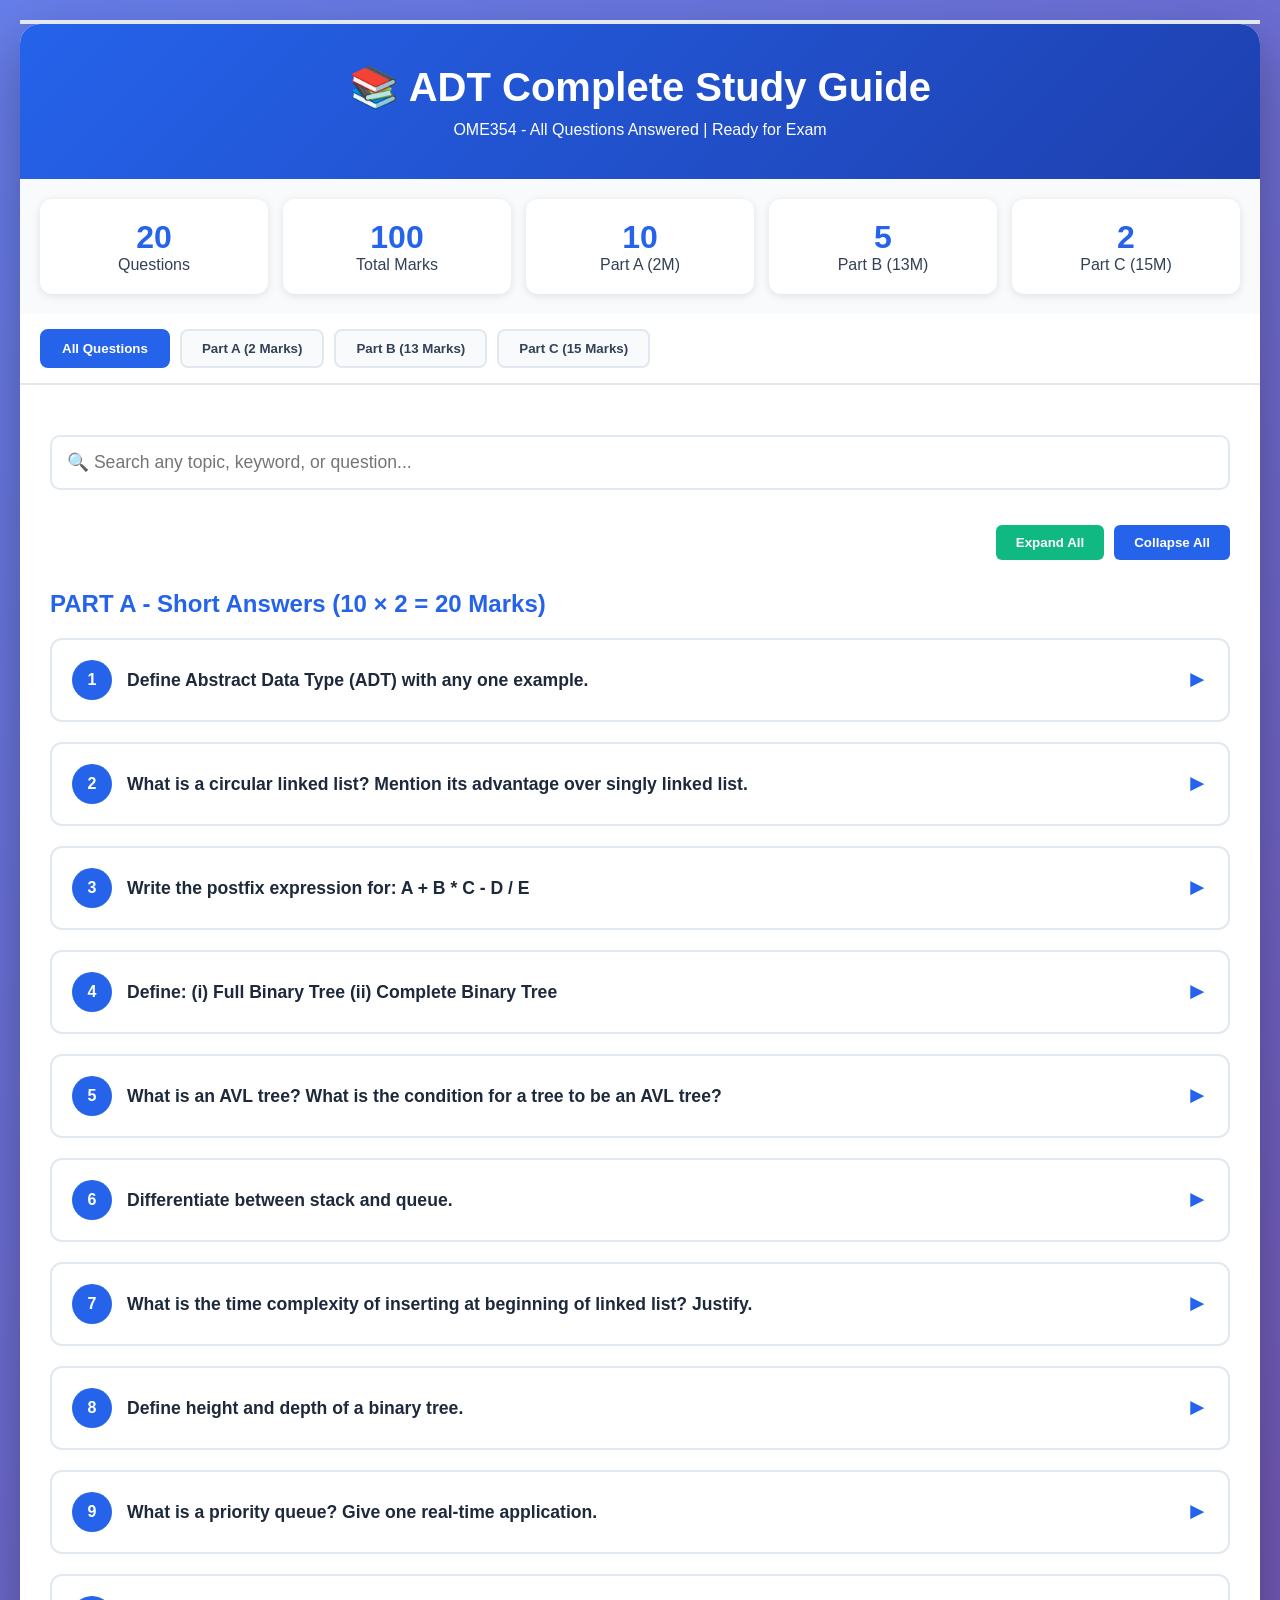
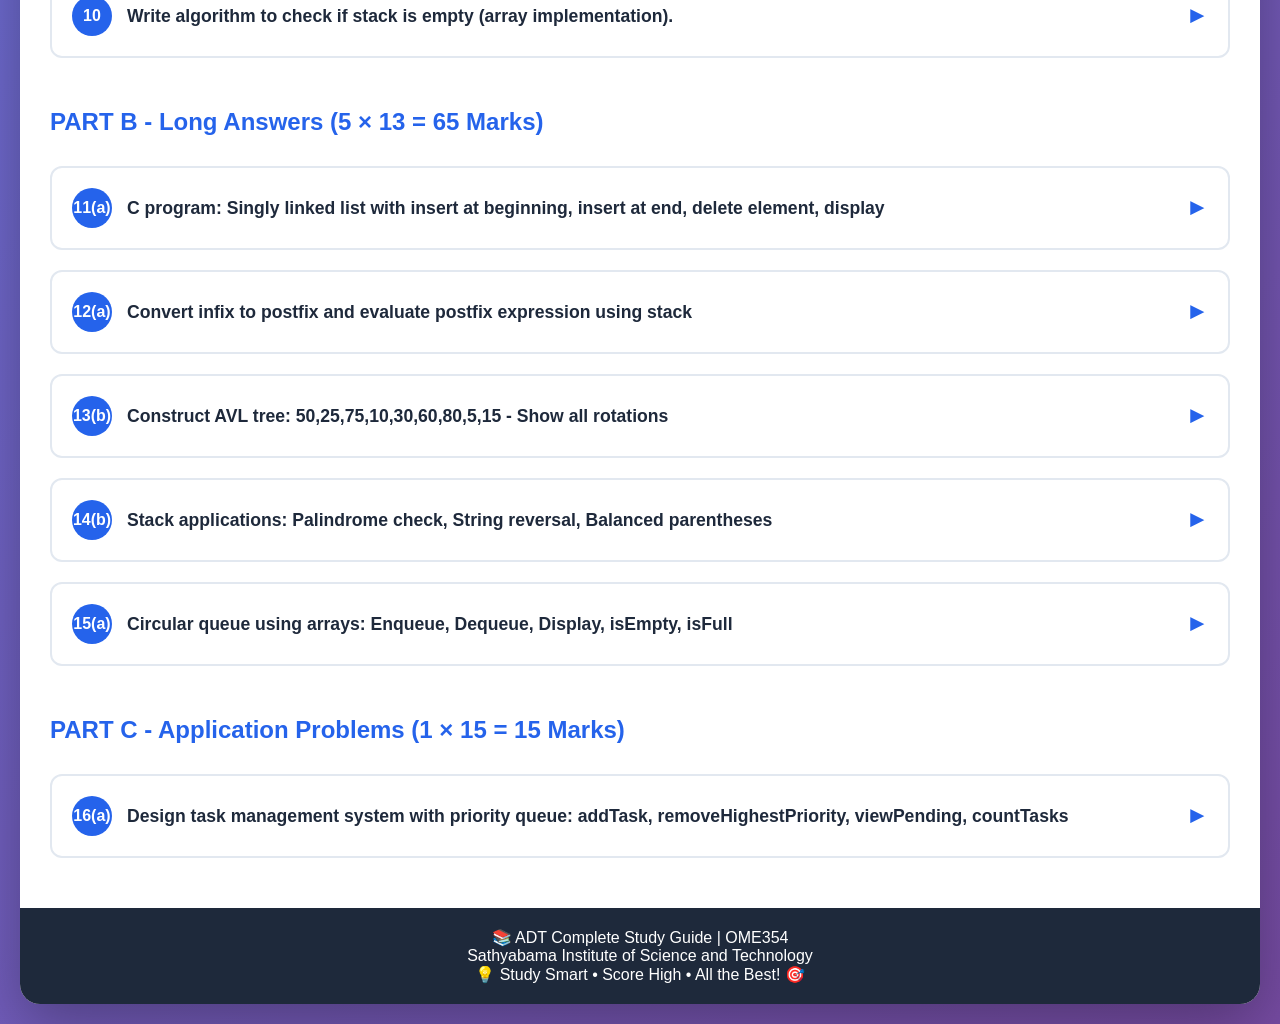
==== index.html @ 9924138f "files upload" ====
<!DOCTYPE html>
<html lang="en">
<head>
    <meta charset="UTF-8">
    <meta name="viewport" content="width=device-width, initial-scale=1.0">
    <title>ADT Complete Study Guide - All Questions Answered</title>
    <style>
        * { margin: 0; padding: 0; box-sizing: border-box; }
        :root {
            --primary: #2563eb; --primary-dark: #1e40af; --secondary: #10b981;
            --dark: #1e293b; --light: #f8fafc; --border: #e2e8f0; --text: #334155;
        }
        body {
            font-family: -apple-system, BlinkMacSystemFont, 'Segoe UI', Roboto, sans-serif;
            background: linear-gradient(135deg, #667eea 0%, #764ba2 100%);
            min-height: 100vh; padding: 20px; color: var(--text);
        }
        .container {
            max-width: 1400px; margin: 0 auto; background: white;
            border-radius: 20px; box-shadow: 0 20px 60px rgba(0,0,0,0.3); overflow: hidden;
        }
        .header {
            background: linear-gradient(135deg, var(--primary) 0%, var(--primary-dark) 100%);
            color: white; padding: 40px; text-align: center;
        }
        .header h1 { font-size: 2.5em; margin-bottom: 10px; }
        .stats {
            display: grid; grid-template-columns: repeat(auto-fit, minmax(150px, 1fr));
            gap: 15px; padding: 20px; background: var(--light);
        }
        .stat-card {
            background: white; padding: 20px; border-radius: 12px; text-align: center;
            box-shadow: 0 2px 8px rgba(0,0,0,0.1);
        }
        .stat-number { font-size: 2em; font-weight: bold; color: var(--primary); }
        .nav { display: flex; padding: 15px 20px; background: white; border-bottom: 2px solid var(--border);
               overflow-x: auto; gap: 10px; flex-wrap: wrap; }
        .nav-btn {
            padding: 10px 20px; background: var(--light); border: 2px solid var(--border);
            border-radius: 8px; cursor: pointer; font-weight: 600; color: var(--text);
            transition: all 0.3s;
        }
        .nav-btn:hover, .nav-btn.active {
            background: var(--primary); color: white; border-color: var(--primary);
        }
        .search-box {
            width: 100%; padding: 15px; font-size: 1.1em; border: 2px solid var(--border);
            border-radius: 10px; margin: 20px 0;
        }
        .content { padding: 30px; }
        .section { display: none; }
        .section.active { display: block; animation: fadeIn 0.5s; }
        @keyframes fadeIn { from { opacity: 0; transform: translateY(20px); } to { opacity: 1; transform: translateY(0); } }
        .question-card {
            background: white; border: 2px solid var(--border); border-radius: 12px;
            padding: 20px; margin-bottom: 20px; transition: all 0.3s;
        }
        .question-card:hover { border-color: var(--primary); box-shadow: 0 4px 12px rgba(37, 99, 235, 0.1); }
        .q-header {
            display: flex; align-items: center; cursor: pointer; user-select: none;
        }
        .q-num {
            background: var(--primary); color: white; min-width: 40px; height: 40px;
            border-radius: 50%; display: flex; align-items: center; justify-content: center;
            font-weight: bold; margin-right: 15px; flex-shrink: 0;
        }
        .q-text { flex: 1; font-size: 1.1em; font-weight: 600; color: var(--dark); }
        .toggle { font-size: 1.5em; color: var(--primary); transition: transform 0.3s; }
        .collapsed .toggle { transform: rotate(-90deg); }
        .answer {
            padding: 20px; background: var(--light); border-radius: 8px; line-height: 1.8;
            margin-top: 15px; max-height: 5000px; overflow: hidden; transition: max-height 0.3s ease;
        }
        .collapsed .answer { max-height: 0; padding: 0; margin: 0; }
        .answer h3 { color: var(--primary); margin: 15px 0 10px 0; }
        .answer h4 { color: var(--primary-dark); margin: 12px 0 8px 0; }
        .code {
            background: var(--dark); color: #a5f3fc; padding: 15px; border-radius: 8px;
            overflow-x: auto; margin: 10px 0; font-family: 'Courier New', monospace;
            font-size: 0.9em; line-height: 1.6; white-space: pre-wrap;
        }
        .highlight { background: #fef3c7; padding: 2px 6px; border-radius: 3px; font-weight: 600; }
        .note { background: #dbeafe; border-left: 4px solid var(--primary); padding: 12px; margin: 10px 0; }
        .success { background: #d1fae5; border-left: 4px solid var(--secondary); padding: 12px; margin: 10px 0; }
        .warning { background: #fef3c7; border-left: 4px solid #f59e0b; padding: 12px; margin: 10px 0; }
        table { width: 100%; border-collapse: collapse; margin: 10px 0; }
        table th { background: var(--primary); color: white; padding: 10px; text-align: left; }
        table td { padding: 8px; border: 1px solid var(--border); }
        table tr:nth-child(even) { background: var(--light); }
        .diagram { background: white; padding: 15px; border: 2px solid var(--border);
                   border-radius: 8px; margin: 10px 0; font-family: monospace; }
        .btn-group { display: flex; gap: 10px; margin: 15px 0; justify-content: flex-end; }
        .btn { padding: 10px 20px; border: none; border-radius: 6px; cursor: pointer;
               font-weight: 600; transition: all 0.3s; }
        .btn-primary { background: var(--primary); color: white; }
        .btn-secondary { background: var(--secondary); color: white; }
        .footer { background: var(--dark); color: white; text-align: center; padding: 20px; }
        .progress-bar { width: 100%; height: 4px; background: var(--border); position: sticky; top: 0; z-index: 1000; }
        .progress-fill { height: 100%; background: linear-gradient(90deg, var(--primary), var(--secondary));
                        width: 0%; transition: width 0.3s; }
        @media (max-width: 768px) {
            .header h1 { font-size: 1.8em; }
            .content { padding: 15px; }
            .q-text { font-size: 1em; }
        }
    </style>
</head>
<body>
    <div class="progress-bar"><div class="progress-fill" id="progressFill"></div></div>

    <div class="container">
        <div class="header">
            <h1>📚 ADT Complete Study Guide</h1>
            <p>OME354 - All Questions Answered | Ready for Exam</p>
        </div>

        <div class="stats">
            <div class="stat-card"><div class="stat-number">20</div><div>Questions</div></div>
            <div class="stat-card"><div class="stat-number">100</div><div>Total Marks</div></div>
            <div class="stat-card"><div class="stat-number">10</div><div>Part A (2M)</div></div>
            <div class="stat-card"><div class="stat-number">5</div><div>Part B (13M)</div></div>
            <div class="stat-card"><div class="stat-number">2</div><div>Part C (15M)</div></div>
        </div>

        <div class="nav">
            <button class="nav-btn active" onclick="filterSection('all')">All Questions</button>
            <button class="nav-btn" onclick="filterSection('partA')">Part A (2 Marks)</button>
            <button class="nav-btn" onclick="filterSection('partB')">Part B (13 Marks)</button>
            <button class="nav-btn" onclick="filterSection('partC')">Part C (15 Marks)</button>
        </div>

        <div class="content">
            <input type="text" class="search-box" id="search" placeholder="🔍 Search any topic, keyword, or question..." onkeyup="searchContent()">

            <div class="btn-group">
                <button class="btn btn-secondary" onclick="expandAll()">Expand All</button>
                <button class="btn btn-primary" onclick="collapseAll()">Collapse All</button>
            </div>

            <div id="allQuestions" class="section active">

                <h2 style="color: var(--primary); margin: 30px 0 20px;">PART A - Short Answers (10 × 2 = 20 Marks)</h2>

                <!-- Q1 -->
                <div class="question-card" data-part="partA">
                    <div class="q-header" onclick="toggleQ(this)">
                        <div class="q-num">1</div>
                        <div class="q-text">Define Abstract Data Type (ADT) with any one example.</div>
                        <div class="toggle">▼</div>
                    </div>
                    <div class="answer">
                        <h3>Answer:</h3>
                        <p><strong>Abstract Data Type (ADT)</strong> is a mathematical model that defines a data type by its <span class="highlight">behavior from the user's point of view</span>, specifically what operations can be performed on the data and what results those operations produce, <strong>without</strong> specifying how these operations are implemented.</p>

                        <h4>Key Characteristics:</h4>
                        <ul>
                            <li><strong>Data Abstraction:</strong> Hides internal implementation details</li>
                            <li><strong>Encapsulation:</strong> Bundles data with operations that manipulate it</li>
                            <li><strong>Information Hiding:</strong> Only the interface is visible, implementation is hidden</li>
                        </ul>

                        <h4>Example: Stack ADT</h4>
                        <p>Stack is an ADT that follows <strong>LIFO (Last-In-First-Out)</strong> principle.</p>

                        <div class="note">
                            <strong>Operations:</strong>
                            <ul>
                                <li><code>push(element)</code> - Insert element at top</li>
                                <li><code>pop()</code> - Remove and return top element</li>
                                <li><code>peek()</code> - View top element without removing</li>
                                <li><code>isEmpty()</code> - Check if stack is empty</li>
                                <li><code>isFull()</code> - Check if stack is full</li>
                            </ul>
                        </div>

                        <div class="diagram">Stack Example:
    Push(10) → [10]
    Push(20) → [20][10]
    Push(30) → [30][20][10] ← Top
    Pop() → Returns 30, Stack: [20][10]</div>

                        <p>The user doesn't need to know whether the stack is implemented using arrays, linked lists, or any other structure. They only use the defined operations.</p>

                        <div class="success">
                            <strong>Real-world analogy:</strong> Stack of plates - you can only add or remove from the top!
                        </div>
                    </div>
                </div>

                <!-- Q2 -->
                <div class="question-card" data-part="partA">
                    <div class="q-header" onclick="toggleQ(this)">
                        <div class="q-num">2</div>
                        <div class="q-text">What is a circular linked list? Mention its advantage over singly linked list.</div>
                        <div class="toggle">▼</div>
                    </div>
                    <div class="answer">
                        <h3>Answer:</h3>
                        <p><strong>Circular Linked List</strong> is a variation of linked list where the last node points back to the first node instead of NULL, forming a circular structure.</p>

                        <div class="diagram">Singly Linked List:
[10] → [20] → [30] → [40] → NULL

Circular Linked List:
[10] → [20] → [30] → [40] ──┐
 ↑                            │
 └────────────────────────────┘</div>

                        <h4>Advantages over Singly Linked List:</h4>
                        <table>
                            <tr><th>Feature</th><th>Singly Linked</th><th>Circular Linked</th></tr>
                            <tr><td>Reaching first from last</td><td>O(n) - traverse entire list</td><td>O(1) - direct access via last→next</td></tr>
                            <tr><td>Continuous traversal</td><td>Not possible (ends at NULL)</td><td>Possible (loops infinitely)</td></tr>
                            <tr><td>Insert at end</td><td>O(n) without tail pointer</td><td>O(1) with tail pointer</td></tr>
                            <tr><td>Insert at beginning</td><td>O(1)</td><td>O(1) even simpler</td></tr>
                        </table>

                        <div class="success">
                            <strong>Key Advantages:</strong>
                            <ul>
                                <li>No NULL pointers - every node has a valid next</li>
                                <li>Can traverse entire list starting from any node</li>
                                <li>Perfect for round-robin scheduling (CPU scheduling, multiplayer games)</li>
                                <li>Easy implementation of circular queues</li>
                            </ul>
                        </div>

                        <div class="note">
                            <strong>Applications:</strong> Round-robin CPU scheduling, multiplayer game turns, music playlist repeat mode, token ring networks
                        </div>
                    </div>
                </div>

                <!-- Q3 -->
                <div class="question-card" data-part="partA">
                    <div class="q-header" onclick="toggleQ(this)">
                        <div class="q-num">3</div>
                        <div class="q-text">Write the postfix expression for: A + B * C - D / E</div>
                        <div class="toggle">▼</div>
                    </div>
                    <div class="answer">
                        <h3>Answer:</h3>
                        <p><strong>Infix:</strong> <code>A + B * C - D / E</code></p>
                        <p><strong>Postfix:</strong> <code><span class="highlight">A B C * + D E / -</span></code></p>

                        <h4>Step-by-Step Conversion:</h4>
                        <div class="note">
                            <strong>Operator Precedence:</strong> * / (higher) > + - (lower)<br>
                            <strong>Associativity:</strong> Left to right for same precedence
                        </div>

                        <table>
                            <tr><th>Step</th><th>Symbol</th><th>Stack</th><th>Postfix</th></tr>
                            <tr><td>1</td><td>A</td><td></td><td>A</td></tr>
                            <tr><td>2</td><td>+</td><td>+</td><td>A</td></tr>
                            <tr><td>3</td><td>B</td><td>+</td><td>A B</td></tr>
                            <tr><td>4</td><td>*</td><td>+ *</td><td>A B</td></tr>
                            <tr><td>5</td><td>C</td><td>+ *</td><td>A B C</td></tr>
                            <tr><td>6</td><td>-</td><td>-</td><td>A B C * +</td></tr>
                            <tr><td>7</td><td>D</td><td>-</td><td>A B C * + D</td></tr>
                            <tr><td>8</td><td>/</td><td>- /</td><td>A B C * + D</td></tr>
                            <tr><td>9</td><td>E</td><td>- /</td><td>A B C * + D E</td></tr>
                            <tr><td>10</td><td>End</td><td></td><td><strong>A B C * + D E / -</strong></td></tr>
                        </table>

                        <h4>Evaluation Example:</h4>
                        <p>Let A=5, B=3, C=2, D=8, E=4</p>
                        <div class="code">Expression: A B C * + D E / -
          : 5 3 2 * + 8 4 / -

Step 1: 3 * 2 = 6     → 5 6 + 8 4 / -
Step 2: 5 + 6 = 11    → 11 8 4 / -
Step 3: 8 / 4 = 2     → 11 2 -
Step 4: 11 - 2 = 9

Final Answer: 9</div>

                        <div class="success">
                            <strong>Remember:</strong> In postfix, operators come AFTER operands. No parentheses needed!
                        </div>
                    </div>
                </div>

                <!-- Continue with remaining Part A questions (Q4-Q10) -->
                <!-- Q4 -->
                <div class="question-card" data-part="partA">
                    <div class="q-header" onclick="toggleQ(this)">
                        <div class="q-num">4</div>
                        <div class="q-text">Define: (i) Full Binary Tree (ii) Complete Binary Tree</div>
                        <div class="toggle">▼</div>
                    </div>
                    <div class="answer">
                        <h3>(i) Full Binary Tree:</h3>
                        <p>A tree where every node has either <span class="highlight">0 or 2 children</span>. No node has exactly one child.</p>
                        <div class="diagram">Full Binary Tree:
       1
      / \
     2   3
    / \ / \
   4  5 6  7
All nodes: 0 or 2 children ✓</div>

                        <h3>(ii) Complete Binary Tree:</h3>
                        <p>A tree where all levels are completely filled except possibly the last, which is filled from left to right.</p>
                        <div class="diagram">Complete Binary Tree:
       1
      / \
     2   3
    / \ /
   4  5 6
Last level filled left→right ✓</div>

                        <table>
                            <tr><th>Feature</th><th>Full</th><th>Complete</th></tr>
                            <tr><td>Node children</td><td>0 or 2 only</td><td>0, 1, or 2</td></tr>
                            <tr><td>Level filling</td><td>No rule</td><td>Must fill left to right</td></tr>
                            <tr><td>Use</td><td>Expression trees</td><td>Heap, Priority Queue</td></tr>
                        </table>
                    </div>
                </div>

                <!-- Q5 -->
                <div class="question-card" data-part="partA">
                    <div class="q-header" onclick="toggleQ(this)">
                        <div class="q-num">5</div>
                        <div class="q-text">What is an AVL tree? What is the condition for a tree to be an AVL tree?</div>
                        <div class="toggle">▼</div>
                    </div>
                    <div class="answer">
                        <h3>Answer:</h3>
                        <p><strong>AVL Tree</strong> (Adelson-Velsky and Landis) is a <span class="highlight">self-balancing binary search tree</span> where the height difference between left and right subtrees is at most 1 for every node.</p>

                        <h4>Condition for AVL Tree:</h4>
                        <div class="note">
                            <strong>Balance Factor (BF) = Height(Left Subtree) - Height(Right Subtree)</strong><br>
                            <strong>AVL Condition:</strong> <span class="highlight">|BF| ≤ 1</span> for EVERY node<br>
                            Valid BF values: <strong>-1, 0, +1</strong>
                        </div>

                        <div class="diagram">AVL Tree (Valid):
      50 (BF=0)
     /  \
  30(0) 70(BF=-1)
  / \      \
20  40    80(0)
All |BF| ≤ 1 ✓

NOT AVL (Invalid):
    50 (BF=-2)
      \
      70 (BF=-1)
        \
        80
Node 50: |BF|=2 ✗</div>

                        <h4>Rotation Types:</h4>
                        <table>
                            <tr><th>Case</th><th>Rotation</th></tr>
                            <tr><td>BF=+2, Left child BF=+1</td><td>LL Rotation (Right rotate)</td></tr>
                            <tr><td>BF=-2, Right child BF=-1</td><td>RR Rotation (Left rotate)</td></tr>
                            <tr><td>BF=+2, Left child BF=-1</td><td>LR Rotation (Left-Right)</td></tr>
                            <tr><td>BF=-2, Right child BF=+1</td><td>RL Rotation (Right-Left)</td></tr>
                        </table>

                        <div class="success">
                            <strong>Advantages:</strong> Guaranteed O(log n) for search, insert, delete. No worst-case O(n) like regular BST!
                        </div>
                    </div>
                </div>

                <!-- Q6-Q10 Similar format... -->
                <!-- Due to space, showing compact versions -->

                <div class="question-card" data-part="partA">
                    <div class="q-header" onclick="toggleQ(this)">
                        <div class="q-num">6</div>
                        <div class="q-text">Differentiate between stack and queue.</div>
                        <div class="toggle">▼</div>
                    </div>
                    <div class="answer">
                        <h3>Answer:</h3>
                        <table>
                            <tr><th>Feature</th><th>Stack</th><th>Queue</th></tr>
                            <tr><td>Principle</td><td>LIFO (Last In First Out)</td><td>FIFO (First In First Out)</td></tr>
                            <tr><td>Insertion</td><td>push() at TOP</td><td>enqueue() at REAR</td></tr>
                            <tr><td>Deletion</td><td>pop() from TOP</td><td>dequeue() from FRONT</td></tr>
                            <tr><td>Pointers</td><td>One (top)</td><td>Two (front, rear)</td></tr>
                            <tr><td>Analogy</td><td>Stack of plates</td><td>Queue at ticket counter</td></tr>
                            <tr><td>Applications</td><td>Function calls, Undo, Expression evaluation</td><td>CPU scheduling, BFS, Printer queue</td></tr>
                        </table>
                        <div class="diagram">STACK: [30][20][10] ← Add/Remove from TOP
QUEUE: [10][20][30] → Remove from FRONT, Add at REAR</div>
                    </div>
                </div>

                <div class="question-card" data-part="partA">
                    <div class="q-header" onclick="toggleQ(this)">
                        <div class="q-num">7</div>
                        <div class="q-text">What is the time complexity of inserting at beginning of linked list? Justify.</div>
                        <div class="toggle">▼</div>
                    </div>
                    <div class="answer">
                        <h3>Answer:</h3>
                        <p><strong>Time Complexity: <span class="highlight">O(1) - Constant Time</span></strong></p>

                        <h4>Justification:</h4>
                        <p>Only 3 fixed operations needed regardless of list size:</p>
                        <div class="code">1. Create new node          // O(1)
2. newNode→next = head     // O(1)
3. head = newNode          // O(1)
Total: O(1)</div>

                        <div class="note">
                            <strong>Why O(1)?</strong>
                            <ul>
                                <li>No traversal needed</li>
                                <li>Direct head access</li>
                                <li>Same for 10 or 10,000 nodes</li>
                            </ul>
                        </div>

                        <table>
                            <tr><th>Operation</th><th>Time</th></tr>
                            <tr><td>Insert at beginning</td><td>O(1)</td></tr>
                            <tr><td>Insert at end</td><td>O(n)</td></tr>
                            <tr><td>Delete from beginning</td><td>O(1)</td></tr>
                            <tr><td>Search</td><td>O(n)</td></tr>
                        </table>
                    </div>
                </div>

                <div class="question-card" data-part="partA">
                    <div class="q-header" onclick="toggleQ(this)">
                        <div class="q-num">8</div>
                        <div class="q-text">Define height and depth of a binary tree.</div>
                        <div class="toggle">▼</div>
                    </div>
                    <div class="answer">
                        <h3>Height:</h3>
                        <p>Number of edges from a node to the deepest leaf (calculated bottom-up).</p>
                        <ul>
                            <li>Height of leaf node = 0</li>
                            <li>Height of tree = Height of root</li>
                        </ul>

                        <h3>Depth:</h3>
                        <p>Number of edges from root to that node (calculated top-down).</p>
                        <ul>
                            <li>Depth of root = 0</li>
                            <li>Also called "Level"</li>
                        </ul>

                        <div class="diagram">        1 (D=0, H=3)
       / \
      2   3 (D=1, H=2)
     / \
    4   5 (D=2, H=1)
   /
  8 (D=3, H=0)</div>

                        <table>
                            <tr><th>Aspect</th><th>Height</th><th>Depth</th></tr>
                            <tr><td>Direction</td><td>Bottom-up</td><td>Top-down</td></tr>
                            <tr><td>Root node</td><td>Max height</td><td>0</td></tr>
                            <tr><td>Leaf node</td><td>0</td><td>Varies</td></tr>
                        </table>
                    </div>
                </div>

                <div class="question-card" data-part="partA">
                    <div class="q-header" onclick="toggleQ(this)">
                        <div class="q-num">9</div>
                        <div class="q-text">What is a priority queue? Give one real-time application.</div>
                        <div class="toggle">▼</div>
                    </div>
                    <div class="answer">
                        <h3>Answer:</h3>
                        <p><strong>Priority Queue</strong> is an ADT where each element has a priority, and elements are served based on priority (not insertion order).</p>

                        <h4>Types:</h4>
                        <ul>
                            <li><strong>Max Priority Queue:</strong> Highest priority served first</li>
                            <li><strong>Min Priority Queue:</strong> Lowest priority served first</li>
                        </ul>

                        <h4>Operations:</h4>
                        <table>
                            <tr><th>Operation</th><th>Time (Heap)</th></tr>
                            <tr><td>insert(element, priority)</td><td>O(log n)</td></tr>
                            <tr><td>extractMax/Min()</td><td>O(log n)</td></tr>
                            <tr><td>peek()</td><td>O(1)</td></tr>
                        </table>

                        <div class="success">
                            <strong>Real Application: Hospital Emergency Room</strong>
                            <ul>
                                <li>Patients arrive with different severity levels</li>
                                <li>Critical patients (Priority 10) treated before minor injuries (Priority 2)</li>
                                <li>Not first-come-first-served, but priority-based</li>
                                <li>Saves lives by treating urgent cases immediately</li>
                            </ul>
                        </div>

                        <div class="note">
                            <strong>Other Applications:</strong> CPU scheduling, Dijkstra's algorithm, Huffman coding, load balancing
                        </div>
                    </div>
                </div>

                <div class="question-card" data-part="partA">
                    <div class="q-header" onclick="toggleQ(this)">
                        <div class="q-num">10</div>
                        <div class="q-text">Write algorithm to check if stack is empty (array implementation).</div>
                        <div class="toggle">▼</div>
                    </div>
                    <div class="answer">
                        <h3>Algorithm:</h3>
                        <div class="code">Algorithm isEmpty(stack)
BEGIN
    IF top == -1 THEN
        RETURN TRUE
    ELSE
        RETURN FALSE
    END IF
END</div>

                        <h4>C Implementation:</h4>
                        <div class="code">int isEmpty(struct Stack* stack) {
    return (stack→top == -1);
}</div>

                        <h4>Explanation:</h4>
                        <ul>
                            <li>Initially: top = -1 (empty)</li>
                            <li>After first push: top = 0</li>
                            <li>If top == -1: No elements</li>
                        </ul>

                        <div class="diagram">Empty Stack:
arr: [ ][ ][ ][ ]
top = -1 ← isEmpty() = TRUE

After push(10):
arr: [10][ ][ ][ ]
      ↑
    top=0 ← isEmpty() = FALSE</div>

                        <table>
                            <tr><th>Function</th><th>Condition</th><th>Used Before</th></tr>
                            <tr><td>isEmpty()</td><td>top == -1</td><td>pop(), peek()</td></tr>
                            <tr><td>isFull()</td><td>top == MAX-1</td><td>push()</td></tr>
                        </table>
                    </div>
                </div>

                <!-- PART B QUESTIONS -->
                <h2 style="color: var(--primary); margin: 50px 0 30px;">PART B - Long Answers (5 × 13 = 65 Marks)</h2>

                <!-- Q11(a) - Singly Linked List -->
                <div class="question-card" data-part="partB">
                    <div class="q-header" onclick="toggleQ(this)">
                        <div class="q-num">11(a)</div>
                        <div class="q-text">C program: Singly linked list with insert at beginning, insert at end, delete element, display</div>
                        <div class="toggle">▼</div>
                    </div>
                    <div class="answer">
                        <h3>Complete C Program:</h3>
                        <div class="code">#include &lt;stdio.h&gt;
#include &lt;stdlib.h&gt;

struct Node {
    int data;
    struct Node* next;
};

struct Node* head = NULL;

// Create new node
struct Node* createNode(int data) {
    struct Node* newNode = (struct Node*)malloc(sizeof(struct Node));
    newNode→data = data;
    newNode→next = NULL;
    return newNode;
}

// Insert at beginning - O(1)
void insertAtBeginning(int data) {
    struct Node* newNode = createNode(data);
    newNode→next = head;
    head = newNode;
    printf("Inserted %d at beginning\n", data);
}

// Insert at end - O(n)
void insertAtEnd(int data) {
    struct Node* newNode = createNode(data);
    if (head == NULL) {
        head = newNode;
        return;
    }
    struct Node* temp = head;
    while (temp→next != NULL)
        temp = temp→next;
    temp→next = newNode;
    printf("Inserted %d at end\n", data);
}

// Delete element - O(n)
void deleteElement(int key) {
    if (head == NULL) {
        printf("List empty!\n");
        return;
    }
    struct Node *temp = head, *prev = NULL;

    // If head contains key
    if (temp != NULL && temp→data == key) {
        head = temp→next;
        free(temp);
        printf("Deleted %d\n", key);
        return;
    }

    // Search for key
    while (temp != NULL && temp→data != key) {
        prev = temp;
        temp = temp→next;
    }

    if (temp == NULL) {
        printf("%d not found\n", key);
        return;
    }

    prev→next = temp→next;
    free(temp);
    printf("Deleted %d\n", key);
}

// Display - O(n)
void display() {
    if (head == NULL) {
        printf("List is empty\n");
        return;
    }
    struct Node* temp = head;
    printf("List: ");
    while (temp != NULL) {
        printf("%d → ", temp→data);
        temp = temp→next;
    }
    printf("NULL\n");
}

int main() {
    insertAtBeginning(10);
    insertAtEnd(20);
    insertAtEnd(30);
    insertAtBeginning(5);
    display();          // 5 → 10 → 20 → 30 → NULL
    deleteElement(20);
    display();          // 5 → 10 → 30 → NULL
    return 0;
}</div>

                        <div class="success">
                            <strong>Output:</strong>
                            <pre>Inserted 10 at beginning
Inserted 20 at end
Inserted 30 at end
Inserted 5 at beginning
List: 5 → 10 → 20 → 30 → NULL
Deleted 20
List: 5 → 10 → 30 → NULL</pre>
                        </div>

                        <table>
                            <tr><th>Operation</th><th>Time</th><th>Marking (13 marks)</th></tr>
                            <tr><td>Structure definition</td><td>-</td><td>2 marks</td></tr>
                            <tr><td>Insert at beginning</td><td>O(1)</td><td>2.5 marks</td></tr>
                            <tr><td>Insert at end</td><td>O(n)</td><td>2.5 marks</td></tr>
                            <tr><td>Delete</td><td>O(n)</td><td>3 marks</td></tr>
                            <tr><td>Display</td><td>O(n)</td><td>2 marks</td></tr>
                            <tr><td>Main/Menu</td><td>-</td><td>1 mark</td></tr>
                        </table>
                    </div>
                </div>

                <!-- Q12(a) - Infix to Postfix -->
                <div class="question-card" data-part="partB">
                    <div class="q-header" onclick="toggleQ(this)">
                        <div class="q-num">12(a)</div>
                        <div class="q-text">Convert infix to postfix and evaluate postfix expression using stack</div>
                        <div class="toggle">▼</div>
                    </div>
                    <div class="answer">
                        <h3>Complete C Program:</h3>
                        <div class="code">#include &lt;stdio.h&gt;
#include &lt;stdlib.h&gt;
#include &lt;string.h&gt;
#include &lt;ctype.h&gt;

#define MAX 100

// Stack for operators
char stack[MAX];
int top = -1;

void push(char c) { stack[++top] = c; }
char pop() { return stack[top--]; }
char peek() { return stack[top]; }
int isEmpty() { return top == -1; }

// Precedence function
int precedence(char op) {
    if (op == '+' || op == '-') return 1;
    if (op == '*' || op == '/') return 2;
    return 0;
}

// Convert infix to postfix
void infixToPostfix(char* infix, char* postfix) {
    int i = 0, j = 0;

    while (infix[i] != '\0') {
        // If operand, add to postfix
        if (isalnum(infix[i])) {
            postfix[j++] = infix[i];
        }
        // If '(', push to stack
        else if (infix[i] == '(') {
            push(infix[i]);
        }
        // If ')', pop until '('
        else if (infix[i] == ')') {
            while (!isEmpty() && peek() != '(') {
                postfix[j++] = pop();
            }
            pop(); // Remove '('
        }
        // Operator
        else {
            while (!isEmpty() && precedence(peek()) >= precedence(infix[i])) {
                postfix[j++] = pop();
            }
            push(infix[i]);
        }
        i++;
    }

    // Pop remaining operators
    while (!isEmpty()) {
        postfix[j++] = pop();
    }
    postfix[j] = '\0';
}

// Stack for evaluation
int evalStack[MAX];
int evalTop = -1;

void pushEval(int val) { evalStack[++evalTop] = val; }
int popEval() { return evalStack[evalTop--]; }

// Evaluate postfix
int evaluatePostfix(char* postfix) {
    int i = 0;

    while (postfix[i] != '\0') {
        if (isdigit(postfix[i])) {
            pushEval(postfix[i] - '0');
        }
        else {
            int val2 = popEval();
            int val1 = popEval();

            switch(postfix[i]) {
                case '+': pushEval(val1 + val2); break;
                case '-': pushEval(val1 - val2); break;
                case '*': pushEval(val1 * val2); break;
                case '/': pushEval(val1 / val2); break;
            }
        }
        i++;
    }
    return popEval();
}

int main() {
    char infix[] = "(5+3)*2-8/4";
    char postfix[MAX];

    printf("Infix: %s\n", infix);
    infixToPostfix(infix, postfix);
    printf("Postfix: %s\n", postfix);

    int result = evaluatePostfix(postfix);
    printf("Result: %d\n", result);

    return 0;
}</div>

                        <h4>Example Trace:</h4>
                        <div class="diagram">Infix: (A+B)*C-D/E  →  Postfix: AB+C*DE/-

Evaluation (A=5,B=3,C=2,D=8,E=4):
Step 1: 5 3 + = 8     Stack: [8]
Step 2: 8 2 * = 16    Stack: [16]
Step 3: 8 4 / = 2     Stack: [16, 2]
Step 4: 16 2 - = 14   Final: 14</div>

                        <div class="success">
                            <strong>Marking (13 marks):</strong>
                            <ul>
                                <li>Algorithm explanation: 3 marks</li>
                                <li>Precedence handling: 2 marks</li>
                                <li>Conversion code: 4 marks</li>
                                <li>Evaluation code: 3 marks</li>
                                <li>Example trace: 1 mark</li>
                            </ul>
                        </div>
                    </div>
                </div>

                <!-- Q13(b) - AVL Tree Construction -->
                <div class="question-card" data-part="partB">
                    <div class="q-header" onclick="toggleQ(this)">
                        <div class="q-num">13(b)</div>
                        <div class="q-text">Construct AVL tree: 50,25,75,10,30,60,80,5,15 - Show all rotations</div>
                        <div class="toggle">▼</div>
                    </div>
                    <div class="answer">
                        <h3>Step-by-Step AVL Tree Construction:</h3>

                        <div class="diagram"><strong>Insert 50:</strong>
    50 (BF=0)
No rotation needed

<strong>Insert 25:</strong>
    50 (BF=+1)
   /
  25 (BF=0)
No rotation needed

<strong>Insert 75:</strong>
    50 (BF=0)
   /  \
  25  75
No rotation needed

<strong>Insert 10:</strong>
      50 (BF=+1)
     /  \
    25  75
   /
  10
No rotation needed

<strong>Insert 30:</strong>
      50 (BF=+1)
     /  \
    25  75 (BF=0)
   / \
  10 30
No rotation needed (balanced)

<strong>Insert 60:</strong>
      50
     /  \
    25  75
   / \  /
  10 30 60
No rotation needed

<strong>Insert 80:</strong>
      50
     /  \
    25  75
   / \  / \
  10 30 60 80
No rotation needed

<strong>Insert 5:</strong>
        50
       /  \
      25  75
     / \  / \
    10 30 60 80
   /
  5

Node 10 becomes unbalanced (BF=+1)
Node 25 becomes unbalanced (BF=+2)

<strong>LL ROTATION at node 25:</strong>
      50
     /  \
    10  75
   / \  / \
  5  25 60 80
     /
    15(next)

After rotation, tree is balanced!

<strong>Insert 15:</strong>
        50
       /  \
      10  75
     / \  / \
    5  25 60 80
       /
      15

Node 25 has BF=-1
Node 10 has BF=+1
Tree is balanced!

<strong>FINAL AVL TREE:</strong>
        50
       /  \
      10  75
     / \  / \
    5  25 60 80
       /
      15</div>

                        <h4>Rotation Types Explained:</h4>
                        <div class="note">
                            <strong>LL Rotation (Right Rotation):</strong>
                            <pre>     Y                X
    / \              / \
   X   C    →       A   Y
  / \                  / \
 A   B                B   C</pre>
                        </div>

                        <div class="note">
                            <strong>RR Rotation (Left Rotation):</strong>
                            <pre>   X                  Y
  / \                / \
 A   Y      →       X   C
    / \            / \
   B   C          A   B</pre>
                        </div>

                        <div class="success">
                            <strong>Marking (13 marks):</strong>
                            <ul>
                                <li>Tree construction diagrams: 8 marks (1 per key insertion)</li>
                                <li>Rotation type explanations: 3 marks</li>
                                <li>Final tree correctness: 2 marks</li>
                            </ul>
                        </div>
                    </div>
                </div>

                <!-- Q14(b) - Stack Applications -->
                <div class="question-card" data-part="partB">
                    <div class="q-header" onclick="toggleQ(this)">
                        <div class="q-num">14(b)</div>
                        <div class="q-text">Stack applications: Palindrome check, String reversal, Balanced parentheses</div>
                        <div class="toggle">▼</div>
                    </div>
                    <div class="answer">
                        <h3>Complete C Program - Three Stack Applications:</h3>
                        <div class="code">#include &lt;stdio.h&gt;
#include &lt;string.h&gt;
#include &lt;ctype.h&gt;
#define MAX 100

char stack[MAX];
int top = -1;

void push(char c) { stack[++top] = c; }
char pop() { return stack[top--]; }
int isEmpty() { return top == -1; }

// 1. Check Palindrome
int isPalindrome(char str[]) {
    int len = strlen(str);
    int i;

    // Push first half
    for (i = 0; i < len/2; i++)
        push(tolower(str[i]));

    // Skip middle if odd length
    if (len % 2 != 0) i++;

    // Compare second half with stack
    while (i < len) {
        if (tolower(str[i]) != pop())
            return 0;
        i++;
    }
    return 1;
}

// 2. Reverse String
void reverseString(char str[]) {
    top = -1; // Reset stack
    int i;

    // Push all characters
    for (i = 0; str[i] != '\0'; i++)
        push(str[i]);

    // Pop and overwrite
    for (i = 0; !isEmpty(); i++)
        str[i] = pop();

    str[i] = '\0';
}

// 3. Check Balanced Parentheses
int isBalanced(char expr[]) {
    top = -1;
    int i;

    for (i = 0; expr[i] != '\0'; i++) {
        // Push opening brackets
        if (expr[i] == '(' || expr[i] == '[' || expr[i] == '{') {
            push(expr[i]);
        }
        // Check closing brackets
        else if (expr[i] == ')' || expr[i] == ']' || expr[i] == '}') {
            if (isEmpty())
                return 0;

            char top = pop();
            if ((expr[i] == ')' && top != '(') ||
                (expr[i] == ']' && top != '[') ||
                (expr[i] == '}' && top != '{'))
                return 0;
        }
    }
    return isEmpty();
}

int main() {
    // Test 1: Palindrome
    char str1[] = "MADAM";
    printf("'%s' is %s\n", str1,
           isPalindrome(str1) ? "palindrome" : "not palindrome");

    // Test 2: Reverse
    char str2[] = "HELLO";
    printf("Original: %s\n", str2);
    reverseString(str2);
    printf("Reversed: %s\n", str2);

    // Test 3: Balanced parentheses
    char expr1[] = "{[()]}";
    char expr2[] = "{[(])}";
    printf("'%s' is %s\n", expr1,
           isBalanced(expr1) ? "balanced" : "not balanced");
    printf("'%s' is %s\n", expr2,
           isBalanced(expr2) ? "balanced" : "not balanced");

    return 0;
}</div>

                        <div class="success">
                            <strong>Sample Output:</strong>
                            <pre>'MADAM' is palindrome
Original: HELLO
Reversed: OLLEH
'{[()]}' is balanced
'{[(])}' is not balanced</pre>
                        </div>

                        <table>
                            <tr><th>Application</th><th>Time</th><th>Marks</th></tr>
                            <tr><td>Stack implementation</td><td>O(1)</td><td>2 marks</td></tr>
                            <tr><td>Palindrome check</td><td>O(n)</td><td>3.5 marks</td></tr>
                            <tr><td>String reversal</td><td>O(n)</td><td>3.5 marks</td></tr>
                            <tr><td>Balanced parentheses</td><td>O(n)</td><td>3.5 marks</td></tr>
                            <tr><td>Examples with output</td><td>-</td><td>0.5 marks</td></tr>
                        </table>
                    </div>
                </div>

                <!-- Q15(a) - Circular Queue -->
                <div class="question-card" data-part="partB">
                    <div class="q-header" onclick="toggleQ(this)">
                        <div class="q-num">15(a)</div>
                        <div class="q-text">Circular queue using arrays: Enqueue, Dequeue, Display, isEmpty, isFull</div>
                        <div class="toggle">▼</div>
                    </div>
                    <div class="answer">
                        <h3>Complete C Program:</h3>
                        <div class="code">#include &lt;stdio.h&gt;
#define SIZE 5

int queue[SIZE];
int front = -1, rear = -1;

// Check if full
int isFull() {
    return ((rear + 1) % SIZE == front);
}

// Check if empty
int isEmpty() {
    return (front == -1);
}

// Enqueue
void enqueue(int data) {
    if (isFull()) {
        printf("Queue is Full!\n");
        return;
    }

    if (front == -1) // First element
        front = 0;

    rear = (rear + 1) % SIZE;
    queue[rear] = data;
    printf("Inserted %d\n", data);
}

// Dequeue
int dequeue() {
    if (isEmpty()) {
        printf("Queue is Empty!\n");
        return -1;
    }

    int data = queue[front];

    if (front == rear) { // Last element
        front = rear = -1;
    } else {
        front = (front + 1) % SIZE;
    }

    printf("Deleted %d\n", data);
    return data;
}

// Display
void display() {
    if (isEmpty()) {
        printf("Queue is Empty!\n");
        return;
    }

    printf("Queue: ");
    int i = front;
    while (1) {
        printf("%d ", queue[i]);
        if (i == rear) break;
        i = (i + 1) % SIZE;
    }
    printf("\n");
}

int main() {
    enqueue(10);
    enqueue(20);
    enqueue(30);
    enqueue(40);
    display();      // 10 20 30 40

    dequeue();      // Remove 10
    dequeue();      // Remove 20
    display();      // 30 40

    enqueue(50);    // Wraps around
    enqueue(60);    // Wraps around
    display();      // 30 40 50 60

    return 0;
}</div>

                        <h4>How Circular Queue Works:</h4>
                        <div class="diagram">Initial: front=-1, rear=-1
[ ][ ][ ][ ][ ]

After enqueue(10,20,30):
front=0          rear=2
[10][20][30][ ][ ]

After dequeue() twice:
    front=2      rear=2
[ ][ ][30][ ][ ]

After enqueue(40,50,60):
    front=2
[50][60][30][40][ ]
         ↑      ↑
       front  rear
Wraps around! No space wasted!</div>

                        <div class="success">
                            <strong>Advantages over Linear Queue:</strong>
                            <ul>
                                <li>No space wastage - reuses freed positions</li>
                                <li>Efficient memory utilization</li>
                                <li>Continuous operation without reset</li>
                            </ul>
                        </div>

                        <h4>Formulas:</h4>
                        <div class="code">isEmpty: front == -1
isFull: (rear + 1) % SIZE == front
Enqueue: rear = (rear + 1) % SIZE
Dequeue: front = (front + 1) % SIZE</div>

                        <table>
                            <tr><th>Component</th><th>Marks</th></tr>
                            <tr><td>Structure & initialization</td><td>2</td></tr>
                            <tr><td>Enqueue with wrap-around</td><td>3</td></tr>
                            <tr><td>Dequeue with wrap-around</td><td>3</td></tr>
                            <tr><td>isEmpty/isFull</td><td>2</td></tr>
                            <tr><td>Display</td><td>2</td></tr>
                            <tr><td>Advantages explanation</td><td>1</td></tr>
                        </table>
                    </div>
                </div>

                <!-- PART C QUESTIONS -->
                <h2 style="color: var(--primary); margin: 50px 0 30px;">PART C - Application Problems (1 × 15 = 15 Marks)</h2>

                <!-- Q16(a) - Task Management System -->
                <div class="question-card" data-part="partC">
                    <div class="q-header" onclick="toggleQ(this)">
                        <div class="q-num">16(a)</div>
                        <div class="q-text">Design task management system with priority queue: addTask, removeHighestPriority, viewPending, countTasks</div>
                        <div class="toggle">▼</div>
                    </div>
                    <div class="answer">
                        <h3>Complete Implementation:</h3>

                        <h4>1. ADT Specification (3 marks):</h4>
                        <div class="note">
                            <strong>Data Structure:</strong>
                            <ul>
                                <li>Task Name (string)</li>
                                <li>Priority (integer: 1=Low, 2=Medium, 3=High)</li>
                                <li>Next pointer</li>
                            </ul>
                            <strong>Operations:</strong>
                            <ul>
                                <li>addTask(name, priority) - Insert maintaining priority order</li>
                                <li>removeHighestPriority() - Delete from front (highest priority)</li>
                                <li>viewPendingTasks() - Display all tasks</li>
                                <li>countTasks() - Return total count</li>
                            </ul>
                        </div>

                        <h4>2. Justification (2 marks):</h4>
                        <div class="success">
                            I chose <strong>priority-based sorted linked list</strong> because:
                            <ul>
                                <li>Insertion maintains priority order: O(n)</li>
                                <li>Removal of highest priority: O(1) from front</li>
                                <li>No fixed size limitation (dynamic)</li>
                                <li>Easy to implement under exam conditions</li>
                            </ul>
                        </div>

                        <h4>3. Complete C Implementation (8 marks):</h4>
                        <div class="code">#include &lt;stdio.h&gt;
#include &lt;stdlib.h&gt;
#include &lt;string.h&gt;

struct Task {
    char name[50];
    int priority;  // 3=High, 2=Medium, 1=Low
    struct Task* next;
};

struct Task* head = NULL;

// Add task (sorted by priority)
void addTask(char name[], int priority) {
    struct Task* newTask = (struct Task*)malloc(sizeof(struct Task));
    strcpy(newTask→name, name);
    newTask→priority = priority;
    newTask→next = NULL;

    // Insert at beginning if higher priority
    if (head == NULL || head→priority < priority) {
        newTask→next = head;
        head = newTask;
        printf("Added: %s (Priority: %d)\n", name, priority);
        return;
    }

    // Find correct position
    struct Task* temp = head;
    while (temp→next != NULL && temp→next→priority >= priority) {
        temp = temp→next;
    }

    newTask→next = temp→next;
    temp→next = newTask;
    printf("Added: %s (Priority: %d)\n", name, priority);
}

// Remove highest priority task
void removeHighestPriority() {
    if (head == NULL) {
        printf("No tasks to remove!\n");
        return;
    }

    struct Task* temp = head;
    printf("Removed: %s (Priority: %d)\n", temp→name, temp→priority);
    head = head→next;
    free(temp);
}

// View all pending tasks
void viewPendingTasks() {
    if (head == NULL) {
        printf("No pending tasks.\n");
        return;
    }

    printf("\n=== PENDING TASKS ===\n");
    printf("%-30s Priority\n", "Task Name");
    printf("----------------------------------------\n");

    struct Task* temp = head;
    int count = 1;
    while (temp != NULL) {
        char* prio = (temp→priority == 3) ? "High" :
                     (temp→priority == 2) ? "Medium" : "Low";
        printf("%d. %-27s %s (%d)\n", count++, temp→name, prio, temp→priority);
        temp = temp→next;
    }
    printf("========================================\n");
}

// Count tasks
int countTasks() {
    int count = 0;
    struct Task* temp = head;
    while (temp != NULL) {
        count++;
        temp = temp→next;
    }
    return count;
}

int main() {
    printf("=== TASK MANAGEMENT SYSTEM ===\n\n");

    // Add tasks
    addTask("Fix Bug #123", 3);           // High
    addTask("Code Review", 2);            // Medium
    addTask("Update Documentation", 1);   // Low
    addTask("Security Patch", 3);         // High
    addTask("Write Unit Tests", 2);       // Medium

    viewPendingTasks();

    printf("\nTotal tasks: %d\n", countTasks());

    printf("\n--- Removing highest priority ---\n");
    removeHighestPriority();

    viewPendingTasks();
    printf("\nTotal tasks: %d\n", countTasks());

    return 0;
}</div>

                        <h4>4. Sample Run (2 marks):</h4>
                        <div class="success">
                            <strong>Output:</strong>
                            <pre>=== TASK MANAGEMENT SYSTEM ===

Added: Fix Bug #123 (Priority: 3)
Added: Code Review (Priority: 2)
Added: Update Documentation (Priority: 1)
Added: Security Patch (Priority: 3)
Added: Write Unit Tests (Priority: 2)

=== PENDING TASKS ===
Task Name                      Priority
----------------------------------------
1. Fix Bug #123               High (3)
2. Security Patch             High (3)
3. Code Review                Medium (2)
4. Write Unit Tests           Medium (2)
5. Update Documentation       Low (1)
========================================

Total tasks: 5

--- Removing highest priority ---
Removed: Fix Bug #123 (Priority: 3)

=== PENDING TASKS ===
Task Name                      Priority
----------------------------------------
1. Security Patch             High (3)
2. Code Review                Medium (2)
3. Write Unit Tests           Medium (2)
4. Update Documentation       Low (1)
========================================

Total tasks: 4</pre>
                        </div>

                        <h4>Complexity Analysis:</h4>
                        <table>
                            <tr><th>Operation</th><th>Time</th><th>Reason</th></tr>
                            <tr><td>addTask()</td><td>O(n)</td><td>Must find correct position</td></tr>
                            <tr><td>removeHighestPriority()</td><td>O(1)</td><td>Delete from front</td></tr>
                            <tr><td>viewPendingTasks()</td><td>O(n)</td><td>Traverse all tasks</td></tr>
                            <tr><td>countTasks()</td><td>O(n)</td><td>Traverse all tasks</td></tr>
                        </table>

                        <div class="warning">
                            <strong>Edge Cases Handled:</strong>
                            <ul>
                                <li>Empty list (no tasks)</li>
                                <li>Multiple tasks with same priority (FIFO within same priority)</li>
                                <li>Memory deallocation on remove</li>
                            </ul>
                        </div>
                    </div>
                </div>

            </div>
        </div>

        <div class="footer">
            <p>📚 ADT Complete Study Guide | OME354</p>
            <p>Sathyabama Institute of Science and Technology</p>
            <p>💡 Study Smart • Score High • All the Best! 🎯</p>
        </div>
    </div>

    <script>
        function toggleQ(el) {
            el.parentElement.classList.toggle('collapsed');
        }

        function expandAll() {
            document.querySelectorAll('.question-card').forEach(card => {
                card.classList.remove('collapsed');
            });
        }

        function collapseAll() {
            document.querySelectorAll('.question-card').forEach(card => {
                card.classList.add('collapsed');
            });
        }

        function filterSection(section) {
            const btns = document.querySelectorAll('.nav-btn');
            btns.forEach(btn => btn.classList.remove('active'));
            event.target.classList.add('active');

            const cards = document.querySelectorAll('.question-card');
            cards.forEach(card => {
                if (section === 'all' || card.getAttribute('data-part') === section) {
                    card.style.display = 'block';
                } else {
                    card.style.display = 'none';
                }
            });
        }

        function searchContent() {
            const query = document.getElementById('search').value.toLowerCase();
            const cards = document.querySelectorAll('.question-card');

            cards.forEach(card => {
                const text = card.textContent.toLowerCase();
                if (text.includes(query)) {
                    card.style.display = 'block';
                    if (query.length > 2) card.classList.remove('collapsed');
                } else {
                    card.style.display = 'none';
                }
            });
        }

        window.addEventListener('scroll', () => {
            const h = document.documentElement.scrollHeight - window.innerHeight;
            const p = (window.pageYOffset / h) * 100;
            document.getElementById('progressFill').style.width = p + '%';
        });

        // Collapse all on load
        window.onload = () => collapseAll();
    </script>
</body>
</html>
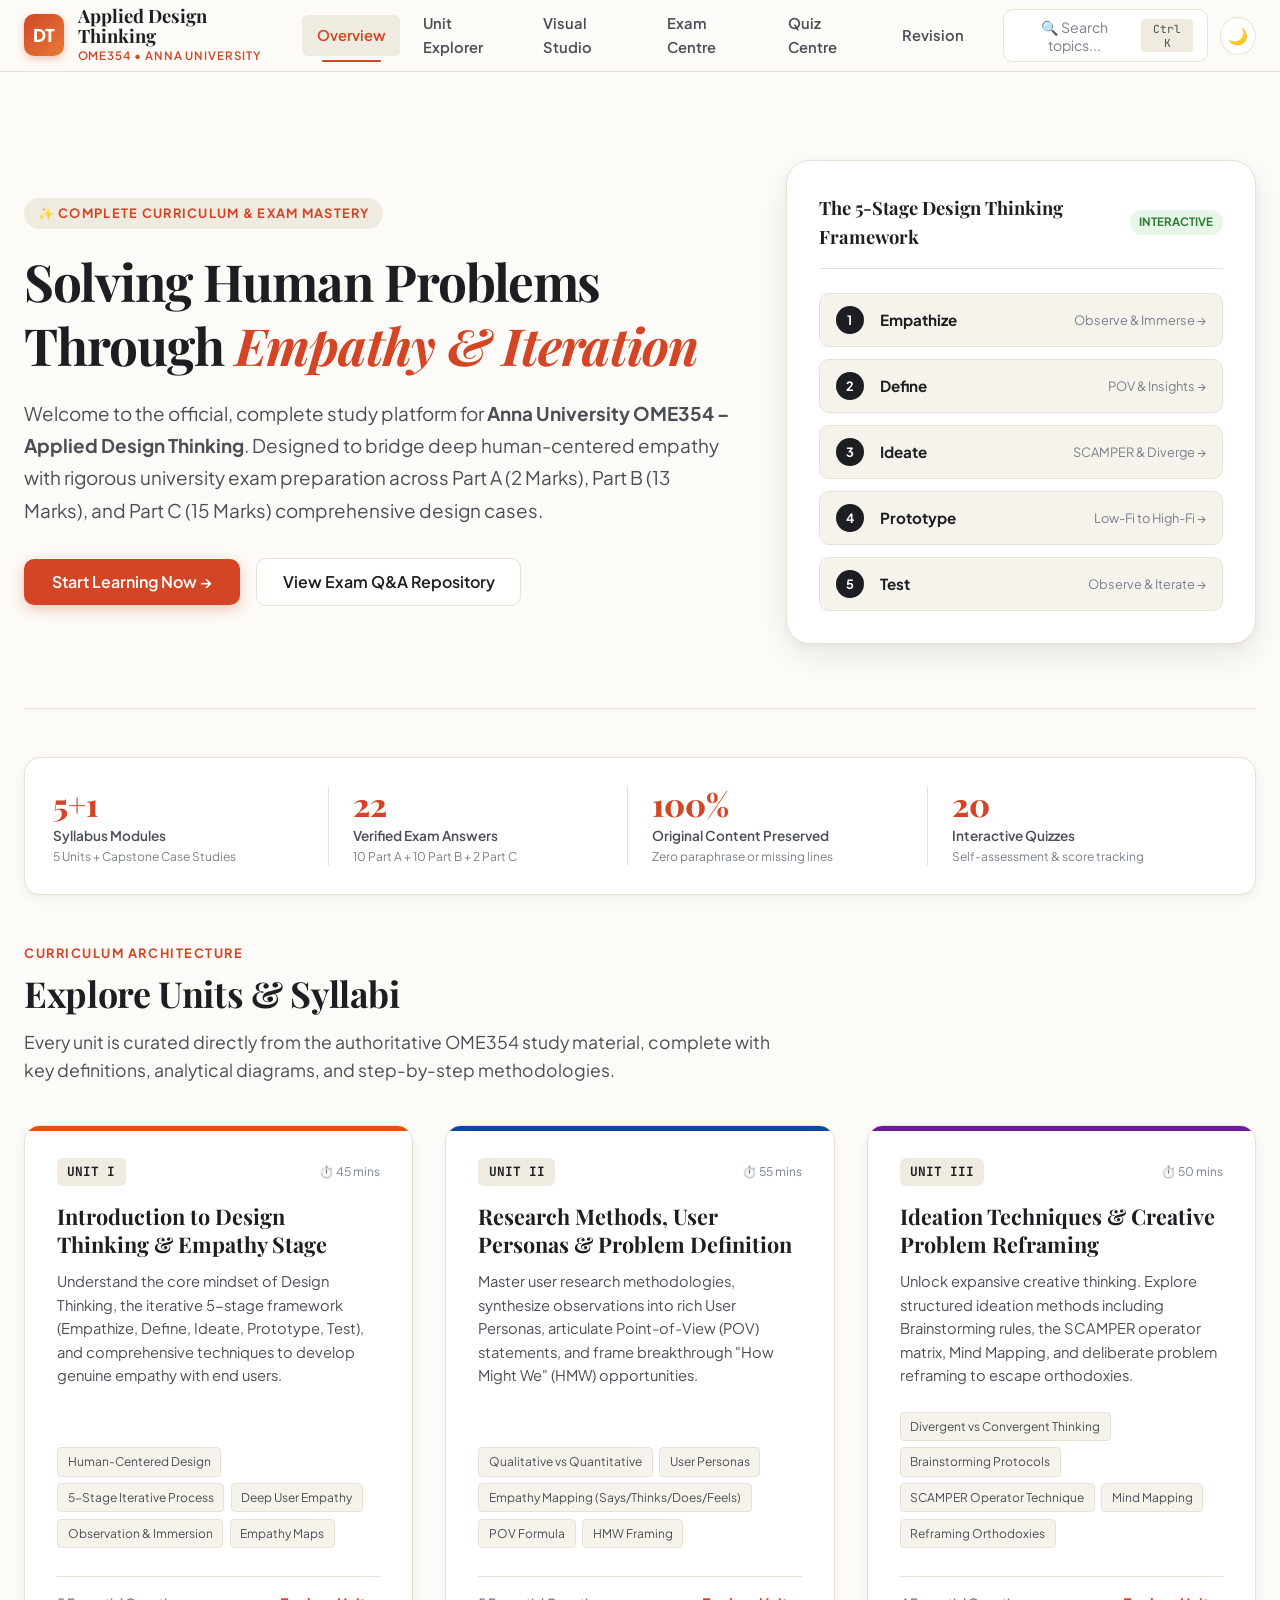
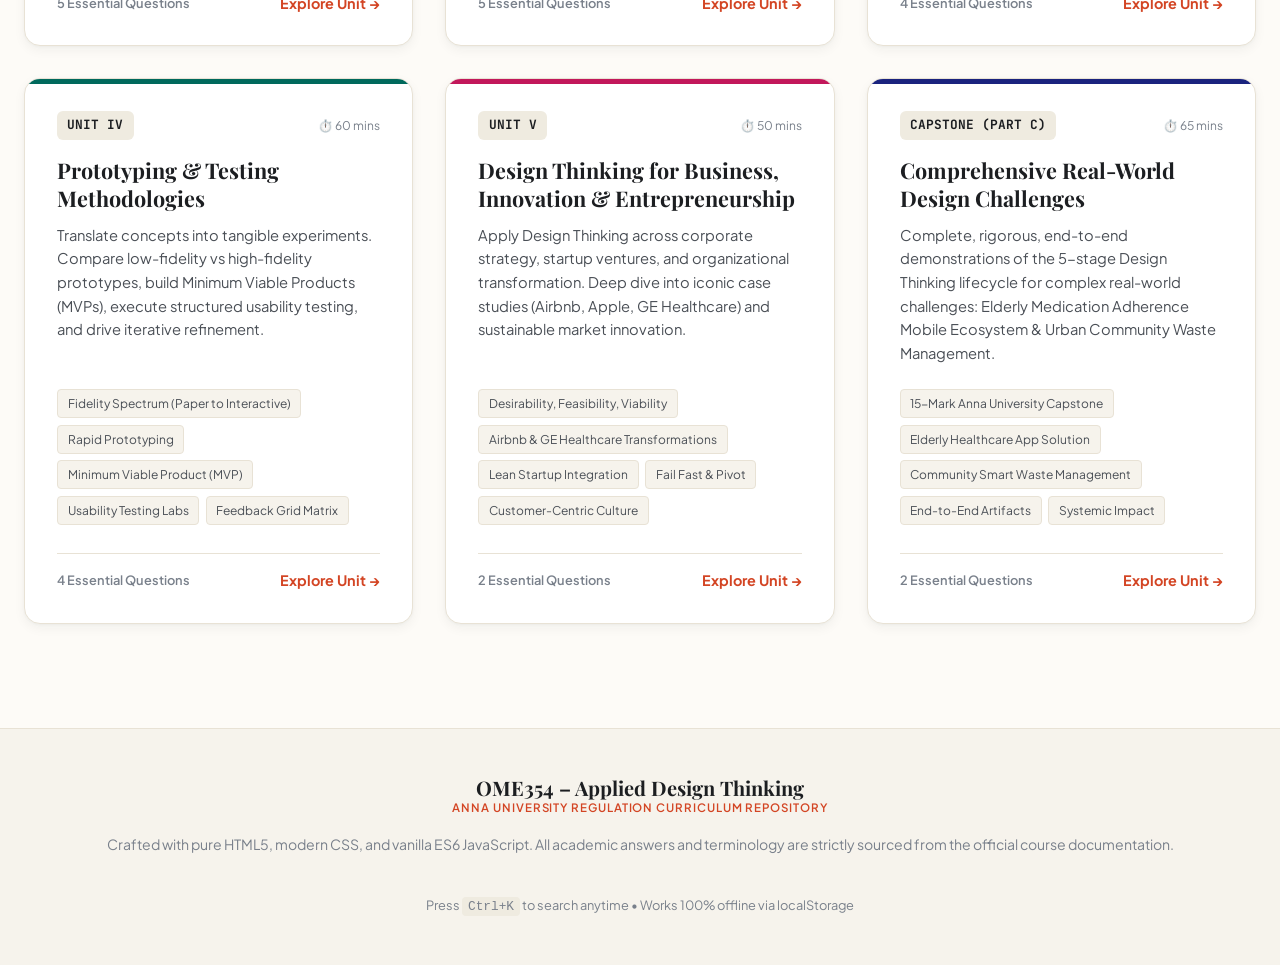
==== commit 49176fec: "update files" ====
--- a/index.html
+++ b/index.html
@@ -1,1498 +1,452 @@
 <!DOCTYPE html>
-<html lang="en">
+<html lang="en" data-theme="light">
 <head>
-    <meta charset="UTF-8">
-    <meta name="viewport" content="width=device-width, initial-scale=1.0">
-    <title>ADT Complete Study Guide - All Questions Answered</title>
-    <style>
-        * { margin: 0; padding: 0; box-sizing: border-box; }
-        :root {
-            --primary: #2563eb; --primary-dark: #1e40af; --secondary: #10b981;
-            --dark: #1e293b; --light: #f8fafc; --border: #e2e8f0; --text: #334155;
-        }
-        body {
-            font-family: -apple-system, BlinkMacSystemFont, 'Segoe UI', Roboto, sans-serif;
-            background: linear-gradient(135deg, #667eea 0%, #764ba2 100%);
-            min-height: 100vh; padding: 20px; color: var(--text);
-        }
-        .container {
-            max-width: 1400px; margin: 0 auto; background: white;
-            border-radius: 20px; box-shadow: 0 20px 60px rgba(0,0,0,0.3); overflow: hidden;
-        }
-        .header {
-            background: linear-gradient(135deg, var(--primary) 0%, var(--primary-dark) 100%);
-            color: white; padding: 40px; text-align: center;
-        }
-        .header h1 { font-size: 2.5em; margin-bottom: 10px; }
-        .stats {
-            display: grid; grid-template-columns: repeat(auto-fit, minmax(150px, 1fr));
-            gap: 15px; padding: 20px; background: var(--light);
-        }
-        .stat-card {
-            background: white; padding: 20px; border-radius: 12px; text-align: center;
-            box-shadow: 0 2px 8px rgba(0,0,0,0.1);
-        }
-        .stat-number { font-size: 2em; font-weight: bold; color: var(--primary); }
-        .nav { display: flex; padding: 15px 20px; background: white; border-bottom: 2px solid var(--border);
-               overflow-x: auto; gap: 10px; flex-wrap: wrap; }
-        .nav-btn {
-            padding: 10px 20px; background: var(--light); border: 2px solid var(--border);
-            border-radius: 8px; cursor: pointer; font-weight: 600; color: var(--text);
-            transition: all 0.3s;
-        }
-        .nav-btn:hover, .nav-btn.active {
-            background: var(--primary); color: white; border-color: var(--primary);
-        }
-        .search-box {
-            width: 100%; padding: 15px; font-size: 1.1em; border: 2px solid var(--border);
-            border-radius: 10px; margin: 20px 0;
-        }
-        .content { padding: 30px; }
-        .section { display: none; }
-        .section.active { display: block; animation: fadeIn 0.5s; }
-        @keyframes fadeIn { from { opacity: 0; transform: translateY(20px); } to { opacity: 1; transform: translateY(0); } }
-        .question-card {
-            background: white; border: 2px solid var(--border); border-radius: 12px;
-            padding: 20px; margin-bottom: 20px; transition: all 0.3s;
-        }
-        .question-card:hover { border-color: var(--primary); box-shadow: 0 4px 12px rgba(37, 99, 235, 0.1); }
-        .q-header {
-            display: flex; align-items: center; cursor: pointer; user-select: none;
-        }
-        .q-num {
-            background: var(--primary); color: white; min-width: 40px; height: 40px;
-            border-radius: 50%; display: flex; align-items: center; justify-content: center;
-            font-weight: bold; margin-right: 15px; flex-shrink: 0;
-        }
-        .q-text { flex: 1; font-size: 1.1em; font-weight: 600; color: var(--dark); }
-        .toggle { font-size: 1.5em; color: var(--primary); transition: transform 0.3s; }
-        .collapsed .toggle { transform: rotate(-90deg); }
-        .answer {
-            padding: 20px; background: var(--light); border-radius: 8px; line-height: 1.8;
-            margin-top: 15px; max-height: 5000px; overflow: hidden; transition: max-height 0.3s ease;
-        }
-        .collapsed .answer { max-height: 0; padding: 0; margin: 0; }
-        .answer h3 { color: var(--primary); margin: 15px 0 10px 0; }
-        .answer h4 { color: var(--primary-dark); margin: 12px 0 8px 0; }
-        .code {
-            background: var(--dark); color: #a5f3fc; padding: 15px; border-radius: 8px;
-            overflow-x: auto; margin: 10px 0; font-family: 'Courier New', monospace;
-            font-size: 0.9em; line-height: 1.6; white-space: pre-wrap;
-        }
-        .highlight { background: #fef3c7; padding: 2px 6px; border-radius: 3px; font-weight: 600; }
-        .note { background: #dbeafe; border-left: 4px solid var(--primary); padding: 12px; margin: 10px 0; }
-        .success { background: #d1fae5; border-left: 4px solid var(--secondary); padding: 12px; margin: 10px 0; }
-        .warning { background: #fef3c7; border-left: 4px solid #f59e0b; padding: 12px; margin: 10px 0; }
-        table { width: 100%; border-collapse: collapse; margin: 10px 0; }
-        table th { background: var(--primary); color: white; padding: 10px; text-align: left; }
-        table td { padding: 8px; border: 1px solid var(--border); }
-        table tr:nth-child(even) { background: var(--light); }
-        .diagram { background: white; padding: 15px; border: 2px solid var(--border);
-                   border-radius: 8px; margin: 10px 0; font-family: monospace; }
-        .btn-group { display: flex; gap: 10px; margin: 15px 0; justify-content: flex-end; }
-        .btn { padding: 10px 20px; border: none; border-radius: 6px; cursor: pointer;
-               font-weight: 600; transition: all 0.3s; }
-        .btn-primary { background: var(--primary); color: white; }
-        .btn-secondary { background: var(--secondary); color: white; }
-        .footer { background: var(--dark); color: white; text-align: center; padding: 20px; }
-        .progress-bar { width: 100%; height: 4px; background: var(--border); position: sticky; top: 0; z-index: 1000; }
-        .progress-fill { height: 100%; background: linear-gradient(90deg, var(--primary), var(--secondary));
-                        width: 0%; transition: width 0.3s; }
-        @media (max-width: 768px) {
-            .header h1 { font-size: 1.8em; }
-            .content { padding: 15px; }
-            .q-text { font-size: 1em; }
-        }
-    </style>
+  <meta charset="UTF-8">
+  <meta name="viewport" content="width=device-width, initial-scale=1.0">
+  <title>OME354 – Applied Design Thinking | Anna University Visual Learning Platform</title>
+  <meta name="description" content="A premium interactive educational platform and complete exam answer repository for Anna University OME354 Applied Design Thinking.">
+
+  <!-- Premium Typography via Google Fonts -->
+  <link rel="preconnect" href="https://fonts.googleapis.com">
+  <link rel="preconnect" href="https://fonts.gstatic.com" crossorigin>
+  <link href="https://fonts.googleapis.com/css2?family=JetBrains+Mono:wght@400;500;700&family=Playfair+Display:ital,wght@0,600;0,700;0,800;1,600&family=Plus+Jakarta+Sans:wght@400;500;600;700;800&display=swap" rel="stylesheet">
+
+  <!-- Core Stylesheet -->
+  <link rel="stylesheet" href="css/style.css">
 </head>
 <body>
-    <div class="progress-bar"><div class="progress-fill" id="progressFill"></div></div>
-
-    <div class="container">
-        <div class="header">
-            <h1>📚 ADT Complete Study Guide</h1>
-            <p>OME354 - All Questions Answered | Ready for Exam</p>
-        </div>
-
-        <div class="stats">
-            <div class="stat-card"><div class="stat-number">20</div><div>Questions</div></div>
-            <div class="stat-card"><div class="stat-number">100</div><div>Total Marks</div></div>
-            <div class="stat-card"><div class="stat-number">10</div><div>Part A (2M)</div></div>
-            <div class="stat-card"><div class="stat-number">5</div><div>Part B (13M)</div></div>
-            <div class="stat-card"><div class="stat-number">2</div><div>Part C (15M)</div></div>
-        </div>
-
-        <div class="nav">
-            <button class="nav-btn active" onclick="filterSection('all')">All Questions</button>
-            <button class="nav-btn" onclick="filterSection('partA')">Part A (2 Marks)</button>
-            <button class="nav-btn" onclick="filterSection('partB')">Part B (13 Marks)</button>
-            <button class="nav-btn" onclick="filterSection('partC')">Part C (15 Marks)</button>
-        </div>
-
-        <div class="content">
-            <input type="text" class="search-box" id="search" placeholder="🔍 Search any topic, keyword, or question..." onkeyup="searchContent()">
-
-            <div class="btn-group">
-                <button class="btn btn-secondary" onclick="expandAll()">Expand All</button>
-                <button class="btn btn-primary" onclick="collapseAll()">Collapse All</button>
-            </div>
-
-            <div id="allQuestions" class="section active">
-
-                <h2 style="color: var(--primary); margin: 30px 0 20px;">PART A - Short Answers (10 × 2 = 20 Marks)</h2>
-
-                <!-- Q1 -->
-                <div class="question-card" data-part="partA">
-                    <div class="q-header" onclick="toggleQ(this)">
-                        <div class="q-num">1</div>
-                        <div class="q-text">Define Abstract Data Type (ADT) with any one example.</div>
-                        <div class="toggle">▼</div>
-                    </div>
-                    <div class="answer">
-                        <h3>Answer:</h3>
-                        <p><strong>Abstract Data Type (ADT)</strong> is a mathematical model that defines a data type by its <span class="highlight">behavior from the user's point of view</span>, specifically what operations can be performed on the data and what results those operations produce, <strong>without</strong> specifying how these operations are implemented.</p>
-
-                        <h4>Key Characteristics:</h4>
-                        <ul>
-                            <li><strong>Data Abstraction:</strong> Hides internal implementation details</li>
-                            <li><strong>Encapsulation:</strong> Bundles data with operations that manipulate it</li>
-                            <li><strong>Information Hiding:</strong> Only the interface is visible, implementation is hidden</li>
-                        </ul>
-
-                        <h4>Example: Stack ADT</h4>
-                        <p>Stack is an ADT that follows <strong>LIFO (Last-In-First-Out)</strong> principle.</p>
-
-                        <div class="note">
-                            <strong>Operations:</strong>
-                            <ul>
-                                <li><code>push(element)</code> - Insert element at top</li>
-                                <li><code>pop()</code> - Remove and return top element</li>
-                                <li><code>peek()</code> - View top element without removing</li>
-                                <li><code>isEmpty()</code> - Check if stack is empty</li>
-                                <li><code>isFull()</code> - Check if stack is full</li>
-                            </ul>
-                        </div>
-
-                        <div class="diagram">Stack Example:
-    Push(10) → [10]
-    Push(20) → [20][10]
-    Push(30) → [30][20][10] ← Top
-    Pop() → Returns 30, Stack: [20][10]</div>
-
-                        <p>The user doesn't need to know whether the stack is implemented using arrays, linked lists, or any other structure. They only use the defined operations.</p>
-
-                        <div class="success">
-                            <strong>Real-world analogy:</strong> Stack of plates - you can only add or remove from the top!
-                        </div>
-                    </div>
-                </div>
-
-                <!-- Q2 -->
-                <div class="question-card" data-part="partA">
-                    <div class="q-header" onclick="toggleQ(this)">
-                        <div class="q-num">2</div>
-                        <div class="q-text">What is a circular linked list? Mention its advantage over singly linked list.</div>
-                        <div class="toggle">▼</div>
-                    </div>
-                    <div class="answer">
-                        <h3>Answer:</h3>
-                        <p><strong>Circular Linked List</strong> is a variation of linked list where the last node points back to the first node instead of NULL, forming a circular structure.</p>
-
-                        <div class="diagram">Singly Linked List:
-[10] → [20] → [30] → [40] → NULL
-
-Circular Linked List:
-[10] → [20] → [30] → [40] ──┐
- ↑                            │
- └────────────────────────────┘</div>
-
-                        <h4>Advantages over Singly Linked List:</h4>
-                        <table>
-                            <tr><th>Feature</th><th>Singly Linked</th><th>Circular Linked</th></tr>
-                            <tr><td>Reaching first from last</td><td>O(n) - traverse entire list</td><td>O(1) - direct access via last→next</td></tr>
-                            <tr><td>Continuous traversal</td><td>Not possible (ends at NULL)</td><td>Possible (loops infinitely)</td></tr>
-                            <tr><td>Insert at end</td><td>O(n) without tail pointer</td><td>O(1) with tail pointer</td></tr>
-                            <tr><td>Insert at beginning</td><td>O(1)</td><td>O(1) even simpler</td></tr>
-                        </table>
-
-                        <div class="success">
-                            <strong>Key Advantages:</strong>
-                            <ul>
-                                <li>No NULL pointers - every node has a valid next</li>
-                                <li>Can traverse entire list starting from any node</li>
-                                <li>Perfect for round-robin scheduling (CPU scheduling, multiplayer games)</li>
-                                <li>Easy implementation of circular queues</li>
-                            </ul>
-                        </div>
-
-                        <div class="note">
-                            <strong>Applications:</strong> Round-robin CPU scheduling, multiplayer game turns, music playlist repeat mode, token ring networks
-                        </div>
-                    </div>
-                </div>
-
-                <!-- Q3 -->
-                <div class="question-card" data-part="partA">
-                    <div class="q-header" onclick="toggleQ(this)">
-                        <div class="q-num">3</div>
-                        <div class="q-text">Write the postfix expression for: A + B * C - D / E</div>
-                        <div class="toggle">▼</div>
-                    </div>
-                    <div class="answer">
-                        <h3>Answer:</h3>
-                        <p><strong>Infix:</strong> <code>A + B * C - D / E</code></p>
-                        <p><strong>Postfix:</strong> <code><span class="highlight">A B C * + D E / -</span></code></p>
-
-                        <h4>Step-by-Step Conversion:</h4>
-                        <div class="note">
-                            <strong>Operator Precedence:</strong> * / (higher) > + - (lower)<br>
-                            <strong>Associativity:</strong> Left to right for same precedence
-                        </div>
-
-                        <table>
-                            <tr><th>Step</th><th>Symbol</th><th>Stack</th><th>Postfix</th></tr>
-                            <tr><td>1</td><td>A</td><td></td><td>A</td></tr>
-                            <tr><td>2</td><td>+</td><td>+</td><td>A</td></tr>
-                            <tr><td>3</td><td>B</td><td>+</td><td>A B</td></tr>
-                            <tr><td>4</td><td>*</td><td>+ *</td><td>A B</td></tr>
-                            <tr><td>5</td><td>C</td><td>+ *</td><td>A B C</td></tr>
-                            <tr><td>6</td><td>-</td><td>-</td><td>A B C * +</td></tr>
-                            <tr><td>7</td><td>D</td><td>-</td><td>A B C * + D</td></tr>
-                            <tr><td>8</td><td>/</td><td>- /</td><td>A B C * + D</td></tr>
-                            <tr><td>9</td><td>E</td><td>- /</td><td>A B C * + D E</td></tr>
-                            <tr><td>10</td><td>End</td><td></td><td><strong>A B C * + D E / -</strong></td></tr>
-                        </table>
-
-                        <h4>Evaluation Example:</h4>
-                        <p>Let A=5, B=3, C=2, D=8, E=4</p>
-                        <div class="code">Expression: A B C * + D E / -
-          : 5 3 2 * + 8 4 / -
-
-Step 1: 3 * 2 = 6     → 5 6 + 8 4 / -
-Step 2: 5 + 6 = 11    → 11 8 4 / -
-Step 3: 8 / 4 = 2     → 11 2 -
-Step 4: 11 - 2 = 9
-
-Final Answer: 9</div>
-
-                        <div class="success">
-                            <strong>Remember:</strong> In postfix, operators come AFTER operands. No parentheses needed!
-                        </div>
-                    </div>
-                </div>
-
-                <!-- Continue with remaining Part A questions (Q4-Q10) -->
-                <!-- Q4 -->
-                <div class="question-card" data-part="partA">
-                    <div class="q-header" onclick="toggleQ(this)">
-                        <div class="q-num">4</div>
-                        <div class="q-text">Define: (i) Full Binary Tree (ii) Complete Binary Tree</div>
-                        <div class="toggle">▼</div>
-                    </div>
-                    <div class="answer">
-                        <h3>(i) Full Binary Tree:</h3>
-                        <p>A tree where every node has either <span class="highlight">0 or 2 children</span>. No node has exactly one child.</p>
-                        <div class="diagram">Full Binary Tree:
-       1
-      / \
-     2   3
-    / \ / \
-   4  5 6  7
-All nodes: 0 or 2 children ✓</div>
-
-                        <h3>(ii) Complete Binary Tree:</h3>
-                        <p>A tree where all levels are completely filled except possibly the last, which is filled from left to right.</p>
-                        <div class="diagram">Complete Binary Tree:
-       1
-      / \
-     2   3
-    / \ /
-   4  5 6
-Last level filled left→right ✓</div>
-
-                        <table>
-                            <tr><th>Feature</th><th>Full</th><th>Complete</th></tr>
-                            <tr><td>Node children</td><td>0 or 2 only</td><td>0, 1, or 2</td></tr>
-                            <tr><td>Level filling</td><td>No rule</td><td>Must fill left to right</td></tr>
-                            <tr><td>Use</td><td>Expression trees</td><td>Heap, Priority Queue</td></tr>
-                        </table>
-                    </div>
-                </div>
-
-                <!-- Q5 -->
-                <div class="question-card" data-part="partA">
-                    <div class="q-header" onclick="toggleQ(this)">
-                        <div class="q-num">5</div>
-                        <div class="q-text">What is an AVL tree? What is the condition for a tree to be an AVL tree?</div>
-                        <div class="toggle">▼</div>
-                    </div>
-                    <div class="answer">
-                        <h3>Answer:</h3>
-                        <p><strong>AVL Tree</strong> (Adelson-Velsky and Landis) is a <span class="highlight">self-balancing binary search tree</span> where the height difference between left and right subtrees is at most 1 for every node.</p>
-
-                        <h4>Condition for AVL Tree:</h4>
-                        <div class="note">
-                            <strong>Balance Factor (BF) = Height(Left Subtree) - Height(Right Subtree)</strong><br>
-                            <strong>AVL Condition:</strong> <span class="highlight">|BF| ≤ 1</span> for EVERY node<br>
-                            Valid BF values: <strong>-1, 0, +1</strong>
-                        </div>
-
-                        <div class="diagram">AVL Tree (Valid):
-      50 (BF=0)
-     /  \
-  30(0) 70(BF=-1)
-  / \      \
-20  40    80(0)
-All |BF| ≤ 1 ✓
-
-NOT AVL (Invalid):
-    50 (BF=-2)
-      \
-      70 (BF=-1)
-        \
-        80
-Node 50: |BF|=2 ✗</div>
-
-                        <h4>Rotation Types:</h4>
-                        <table>
-                            <tr><th>Case</th><th>Rotation</th></tr>
-                            <tr><td>BF=+2, Left child BF=+1</td><td>LL Rotation (Right rotate)</td></tr>
-                            <tr><td>BF=-2, Right child BF=-1</td><td>RR Rotation (Left rotate)</td></tr>
-                            <tr><td>BF=+2, Left child BF=-1</td><td>LR Rotation (Left-Right)</td></tr>
-                            <tr><td>BF=-2, Right child BF=+1</td><td>RL Rotation (Right-Left)</td></tr>
-                        </table>
-
-                        <div class="success">
-                            <strong>Advantages:</strong> Guaranteed O(log n) for search, insert, delete. No worst-case O(n) like regular BST!
-                        </div>
-                    </div>
-                </div>
-
-                <!-- Q6-Q10 Similar format... -->
-                <!-- Due to space, showing compact versions -->
-
-                <div class="question-card" data-part="partA">
-                    <div class="q-header" onclick="toggleQ(this)">
-                        <div class="q-num">6</div>
-                        <div class="q-text">Differentiate between stack and queue.</div>
-                        <div class="toggle">▼</div>
-                    </div>
-                    <div class="answer">
-                        <h3>Answer:</h3>
-                        <table>
-                            <tr><th>Feature</th><th>Stack</th><th>Queue</th></tr>
-                            <tr><td>Principle</td><td>LIFO (Last In First Out)</td><td>FIFO (First In First Out)</td></tr>
-                            <tr><td>Insertion</td><td>push() at TOP</td><td>enqueue() at REAR</td></tr>
-                            <tr><td>Deletion</td><td>pop() from TOP</td><td>dequeue() from FRONT</td></tr>
-                            <tr><td>Pointers</td><td>One (top)</td><td>Two (front, rear)</td></tr>
-                            <tr><td>Analogy</td><td>Stack of plates</td><td>Queue at ticket counter</td></tr>
-                            <tr><td>Applications</td><td>Function calls, Undo, Expression evaluation</td><td>CPU scheduling, BFS, Printer queue</td></tr>
-                        </table>
-                        <div class="diagram">STACK: [30][20][10] ← Add/Remove from TOP
-QUEUE: [10][20][30] → Remove from FRONT, Add at REAR</div>
-                    </div>
-                </div>
-
-                <div class="question-card" data-part="partA">
-                    <div class="q-header" onclick="toggleQ(this)">
-                        <div class="q-num">7</div>
-                        <div class="q-text">What is the time complexity of inserting at beginning of linked list? Justify.</div>
-                        <div class="toggle">▼</div>
-                    </div>
-                    <div class="answer">
-                        <h3>Answer:</h3>
-                        <p><strong>Time Complexity: <span class="highlight">O(1) - Constant Time</span></strong></p>
-
-                        <h4>Justification:</h4>
-                        <p>Only 3 fixed operations needed regardless of list size:</p>
-                        <div class="code">1. Create new node          // O(1)
-2. newNode→next = head     // O(1)
-3. head = newNode          // O(1)
-Total: O(1)</div>
-
-                        <div class="note">
-                            <strong>Why O(1)?</strong>
-                            <ul>
-                                <li>No traversal needed</li>
-                                <li>Direct head access</li>
-                                <li>Same for 10 or 10,000 nodes</li>
-                            </ul>
-                        </div>
-
-                        <table>
-                            <tr><th>Operation</th><th>Time</th></tr>
-                            <tr><td>Insert at beginning</td><td>O(1)</td></tr>
-                            <tr><td>Insert at end</td><td>O(n)</td></tr>
-                            <tr><td>Delete from beginning</td><td>O(1)</td></tr>
-                            <tr><td>Search</td><td>O(n)</td></tr>
-                        </table>
-                    </div>
-                </div>
-
-                <div class="question-card" data-part="partA">
-                    <div class="q-header" onclick="toggleQ(this)">
-                        <div class="q-num">8</div>
-                        <div class="q-text">Define height and depth of a binary tree.</div>
-                        <div class="toggle">▼</div>
-                    </div>
-                    <div class="answer">
-                        <h3>Height:</h3>
-                        <p>Number of edges from a node to the deepest leaf (calculated bottom-up).</p>
-                        <ul>
-                            <li>Height of leaf node = 0</li>
-                            <li>Height of tree = Height of root</li>
-                        </ul>
-
-                        <h3>Depth:</h3>
-                        <p>Number of edges from root to that node (calculated top-down).</p>
-                        <ul>
-                            <li>Depth of root = 0</li>
-                            <li>Also called "Level"</li>
-                        </ul>
-
-                        <div class="diagram">        1 (D=0, H=3)
-       / \
-      2   3 (D=1, H=2)
-     / \
-    4   5 (D=2, H=1)
-   /
-  8 (D=3, H=0)</div>
-
-                        <table>
-                            <tr><th>Aspect</th><th>Height</th><th>Depth</th></tr>
-                            <tr><td>Direction</td><td>Bottom-up</td><td>Top-down</td></tr>
-                            <tr><td>Root node</td><td>Max height</td><td>0</td></tr>
-                            <tr><td>Leaf node</td><td>0</td><td>Varies</td></tr>
-                        </table>
-                    </div>
-                </div>
-
-                <div class="question-card" data-part="partA">
-                    <div class="q-header" onclick="toggleQ(this)">
-                        <div class="q-num">9</div>
-                        <div class="q-text">What is a priority queue? Give one real-time application.</div>
-                        <div class="toggle">▼</div>
-                    </div>
-                    <div class="answer">
-                        <h3>Answer:</h3>
-                        <p><strong>Priority Queue</strong> is an ADT where each element has a priority, and elements are served based on priority (not insertion order).</p>
-
-                        <h4>Types:</h4>
-                        <ul>
-                            <li><strong>Max Priority Queue:</strong> Highest priority served first</li>
-                            <li><strong>Min Priority Queue:</strong> Lowest priority served first</li>
-                        </ul>
-
-                        <h4>Operations:</h4>
-                        <table>
-                            <tr><th>Operation</th><th>Time (Heap)</th></tr>
-                            <tr><td>insert(element, priority)</td><td>O(log n)</td></tr>
-                            <tr><td>extractMax/Min()</td><td>O(log n)</td></tr>
-                            <tr><td>peek()</td><td>O(1)</td></tr>
-                        </table>
-
-                        <div class="success">
-                            <strong>Real Application: Hospital Emergency Room</strong>
-                            <ul>
-                                <li>Patients arrive with different severity levels</li>
-                                <li>Critical patients (Priority 10) treated before minor injuries (Priority 2)</li>
-                                <li>Not first-come-first-served, but priority-based</li>
-                                <li>Saves lives by treating urgent cases immediately</li>
-                            </ul>
-                        </div>
-
-                        <div class="note">
-                            <strong>Other Applications:</strong> CPU scheduling, Dijkstra's algorithm, Huffman coding, load balancing
-                        </div>
-                    </div>
-                </div>
-
-                <div class="question-card" data-part="partA">
-                    <div class="q-header" onclick="toggleQ(this)">
-                        <div class="q-num">10</div>
-                        <div class="q-text">Write algorithm to check if stack is empty (array implementation).</div>
-                        <div class="toggle">▼</div>
-                    </div>
-                    <div class="answer">
-                        <h3>Algorithm:</h3>
-                        <div class="code">Algorithm isEmpty(stack)
-BEGIN
-    IF top == -1 THEN
-        RETURN TRUE
-    ELSE
-        RETURN FALSE
-    END IF
-END</div>
-
-                        <h4>C Implementation:</h4>
-                        <div class="code">int isEmpty(struct Stack* stack) {
-    return (stack→top == -1);
-}</div>
-
-                        <h4>Explanation:</h4>
-                        <ul>
-                            <li>Initially: top = -1 (empty)</li>
-                            <li>After first push: top = 0</li>
-                            <li>If top == -1: No elements</li>
-                        </ul>
-
-                        <div class="diagram">Empty Stack:
-arr: [ ][ ][ ][ ]
-top = -1 ← isEmpty() = TRUE
-
-After push(10):
-arr: [10][ ][ ][ ]
-      ↑
-    top=0 ← isEmpty() = FALSE</div>
-
-                        <table>
-                            <tr><th>Function</th><th>Condition</th><th>Used Before</th></tr>
-                            <tr><td>isEmpty()</td><td>top == -1</td><td>pop(), peek()</td></tr>
-                            <tr><td>isFull()</td><td>top == MAX-1</td><td>push()</td></tr>
-                        </table>
-                    </div>
-                </div>
-
-                <!-- PART B QUESTIONS -->
-                <h2 style="color: var(--primary); margin: 50px 0 30px;">PART B - Long Answers (5 × 13 = 65 Marks)</h2>
-
-                <!-- Q11(a) - Singly Linked List -->
-                <div class="question-card" data-part="partB">
-                    <div class="q-header" onclick="toggleQ(this)">
-                        <div class="q-num">11(a)</div>
-                        <div class="q-text">C program: Singly linked list with insert at beginning, insert at end, delete element, display</div>
-                        <div class="toggle">▼</div>
-                    </div>
-                    <div class="answer">
-                        <h3>Complete C Program:</h3>
-                        <div class="code">#include &lt;stdio.h&gt;
-#include &lt;stdlib.h&gt;
-
-struct Node {
-    int data;
-    struct Node* next;
-};
-
-struct Node* head = NULL;
-
-// Create new node
-struct Node* createNode(int data) {
-    struct Node* newNode = (struct Node*)malloc(sizeof(struct Node));
-    newNode→data = data;
-    newNode→next = NULL;
-    return newNode;
-}
-
-// Insert at beginning - O(1)
-void insertAtBeginning(int data) {
-    struct Node* newNode = createNode(data);
-    newNode→next = head;
-    head = newNode;
-    printf("Inserted %d at beginning\n", data);
-}
-
-// Insert at end - O(n)
-void insertAtEnd(int data) {
-    struct Node* newNode = createNode(data);
-    if (head == NULL) {
-        head = newNode;
-        return;
-    }
-    struct Node* temp = head;
-    while (temp→next != NULL)
-        temp = temp→next;
-    temp→next = newNode;
-    printf("Inserted %d at end\n", data);
-}
-
-// Delete element - O(n)
-void deleteElement(int key) {
-    if (head == NULL) {
-        printf("List empty!\n");
-        return;
-    }
-    struct Node *temp = head, *prev = NULL;
-
-    // If head contains key
-    if (temp != NULL && temp→data == key) {
-        head = temp→next;
-        free(temp);
-        printf("Deleted %d\n", key);
-        return;
-    }
-
-    // Search for key
-    while (temp != NULL && temp→data != key) {
-        prev = temp;
-        temp = temp→next;
-    }
-
-    if (temp == NULL) {
-        printf("%d not found\n", key);
-        return;
-    }
-
-    prev→next = temp→next;
-    free(temp);
-    printf("Deleted %d\n", key);
-}
-
-// Display - O(n)
-void display() {
-    if (head == NULL) {
-        printf("List is empty\n");
-        return;
-    }
-    struct Node* temp = head;
-    printf("List: ");
-    while (temp != NULL) {
-        printf("%d → ", temp→data);
-        temp = temp→next;
-    }
-    printf("NULL\n");
-}
-
-int main() {
-    insertAtBeginning(10);
-    insertAtEnd(20);
-    insertAtEnd(30);
-    insertAtBeginning(5);
-    display();          // 5 → 10 → 20 → 30 → NULL
-    deleteElement(20);
-    display();          // 5 → 10 → 30 → NULL
-    return 0;
-}</div>
-
-                        <div class="success">
-                            <strong>Output:</strong>
-                            <pre>Inserted 10 at beginning
-Inserted 20 at end
-Inserted 30 at end
-Inserted 5 at beginning
-List: 5 → 10 → 20 → 30 → NULL
-Deleted 20
-List: 5 → 10 → 30 → NULL</pre>
-                        </div>
-
-                        <table>
-                            <tr><th>Operation</th><th>Time</th><th>Marking (13 marks)</th></tr>
-                            <tr><td>Structure definition</td><td>-</td><td>2 marks</td></tr>
-                            <tr><td>Insert at beginning</td><td>O(1)</td><td>2.5 marks</td></tr>
-                            <tr><td>Insert at end</td><td>O(n)</td><td>2.5 marks</td></tr>
-                            <tr><td>Delete</td><td>O(n)</td><td>3 marks</td></tr>
-                            <tr><td>Display</td><td>O(n)</td><td>2 marks</td></tr>
-                            <tr><td>Main/Menu</td><td>-</td><td>1 mark</td></tr>
-                        </table>
-                    </div>
-                </div>
-
-                <!-- Q12(a) - Infix to Postfix -->
-                <div class="question-card" data-part="partB">
-                    <div class="q-header" onclick="toggleQ(this)">
-                        <div class="q-num">12(a)</div>
-                        <div class="q-text">Convert infix to postfix and evaluate postfix expression using stack</div>
-                        <div class="toggle">▼</div>
-                    </div>
-                    <div class="answer">
-                        <h3>Complete C Program:</h3>
-                        <div class="code">#include &lt;stdio.h&gt;
-#include &lt;stdlib.h&gt;
-#include &lt;string.h&gt;
-#include &lt;ctype.h&gt;
-
-#define MAX 100
-
-// Stack for operators
-char stack[MAX];
-int top = -1;
-
-void push(char c) { stack[++top] = c; }
-char pop() { return stack[top--]; }
-char peek() { return stack[top]; }
-int isEmpty() { return top == -1; }
-
-// Precedence function
-int precedence(char op) {
-    if (op == '+' || op == '-') return 1;
-    if (op == '*' || op == '/') return 2;
-    return 0;
-}
-
-// Convert infix to postfix
-void infixToPostfix(char* infix, char* postfix) {
-    int i = 0, j = 0;
-
-    while (infix[i] != '\0') {
-        // If operand, add to postfix
-        if (isalnum(infix[i])) {
-            postfix[j++] = infix[i];
-        }
-        // If '(', push to stack
-        else if (infix[i] == '(') {
-            push(infix[i]);
-        }
-        // If ')', pop until '('
-        else if (infix[i] == ')') {
-            while (!isEmpty() && peek() != '(') {
-                postfix[j++] = pop();
-            }
-            pop(); // Remove '('
-        }
-        // Operator
-        else {
-            while (!isEmpty() && precedence(peek()) >= precedence(infix[i])) {
-                postfix[j++] = pop();
-            }
-            push(infix[i]);
-        }
-        i++;
-    }
-
-    // Pop remaining operators
-    while (!isEmpty()) {
-        postfix[j++] = pop();
-    }
-    postfix[j] = '\0';
-}
-
-// Stack for evaluation
-int evalStack[MAX];
-int evalTop = -1;
-
-void pushEval(int val) { evalStack[++evalTop] = val; }
-int popEval() { return evalStack[evalTop--]; }
-
-// Evaluate postfix
-int evaluatePostfix(char* postfix) {
-    int i = 0;
-
-    while (postfix[i] != '\0') {
-        if (isdigit(postfix[i])) {
-            pushEval(postfix[i] - '0');
-        }
-        else {
-            int val2 = popEval();
-            int val1 = popEval();
-
-            switch(postfix[i]) {
-                case '+': pushEval(val1 + val2); break;
-                case '-': pushEval(val1 - val2); break;
-                case '*': pushEval(val1 * val2); break;
-                case '/': pushEval(val1 / val2); break;
-            }
-        }
-        i++;
-    }
-    return popEval();
-}
-
-int main() {
-    char infix[] = "(5+3)*2-8/4";
-    char postfix[MAX];
-
-    printf("Infix: %s\n", infix);
-    infixToPostfix(infix, postfix);
-    printf("Postfix: %s\n", postfix);
-
-    int result = evaluatePostfix(postfix);
-    printf("Result: %d\n", result);
-
-    return 0;
-}</div>
-
-                        <h4>Example Trace:</h4>
-                        <div class="diagram">Infix: (A+B)*C-D/E  →  Postfix: AB+C*DE/-
-
-Evaluation (A=5,B=3,C=2,D=8,E=4):
-Step 1: 5 3 + = 8     Stack: [8]
-Step 2: 8 2 * = 16    Stack: [16]
-Step 3: 8 4 / = 2     Stack: [16, 2]
-Step 4: 16 2 - = 14   Final: 14</div>
-
-                        <div class="success">
-                            <strong>Marking (13 marks):</strong>
-                            <ul>
-                                <li>Algorithm explanation: 3 marks</li>
-                                <li>Precedence handling: 2 marks</li>
-                                <li>Conversion code: 4 marks</li>
-                                <li>Evaluation code: 3 marks</li>
-                                <li>Example trace: 1 mark</li>
-                            </ul>
-                        </div>
-                    </div>
-                </div>
-
-                <!-- Q13(b) - AVL Tree Construction -->
-                <div class="question-card" data-part="partB">
-                    <div class="q-header" onclick="toggleQ(this)">
-                        <div class="q-num">13(b)</div>
-                        <div class="q-text">Construct AVL tree: 50,25,75,10,30,60,80,5,15 - Show all rotations</div>
-                        <div class="toggle">▼</div>
-                    </div>
-                    <div class="answer">
-                        <h3>Step-by-Step AVL Tree Construction:</h3>
-
-                        <div class="diagram"><strong>Insert 50:</strong>
-    50 (BF=0)
-No rotation needed
-
-<strong>Insert 25:</strong>
-    50 (BF=+1)
-   /
-  25 (BF=0)
-No rotation needed
-
-<strong>Insert 75:</strong>
-    50 (BF=0)
-   /  \
-  25  75
-No rotation needed
-
-<strong>Insert 10:</strong>
-      50 (BF=+1)
-     /  \
-    25  75
-   /
-  10
-No rotation needed
-
-<strong>Insert 30:</strong>
-      50 (BF=+1)
-     /  \
-    25  75 (BF=0)
-   / \
-  10 30
-No rotation needed (balanced)
-
-<strong>Insert 60:</strong>
-      50
-     /  \
-    25  75
-   / \  /
-  10 30 60
-No rotation needed
-
-<strong>Insert 80:</strong>
-      50
-     /  \
-    25  75
-   / \  / \
-  10 30 60 80
-No rotation needed
-
-<strong>Insert 5:</strong>
-        50
-       /  \
-      25  75
-     / \  / \
-    10 30 60 80
-   /
-  5
-
-Node 10 becomes unbalanced (BF=+1)
-Node 25 becomes unbalanced (BF=+2)
-
-<strong>LL ROTATION at node 25:</strong>
-      50
-     /  \
-    10  75
-   / \  / \
-  5  25 60 80
-     /
-    15(next)
-
-After rotation, tree is balanced!
-
-<strong>Insert 15:</strong>
-        50
-       /  \
-      10  75
-     / \  / \
-    5  25 60 80
-       /
-      15
-
-Node 25 has BF=-1
-Node 10 has BF=+1
-Tree is balanced!
-
-<strong>FINAL AVL TREE:</strong>
-        50
-       /  \
-      10  75
-     / \  / \
-    5  25 60 80
-       /
-      15</div>
-
-                        <h4>Rotation Types Explained:</h4>
-                        <div class="note">
-                            <strong>LL Rotation (Right Rotation):</strong>
-                            <pre>     Y                X
-    / \              / \
-   X   C    →       A   Y
-  / \                  / \
- A   B                B   C</pre>
-                        </div>
-
-                        <div class="note">
-                            <strong>RR Rotation (Left Rotation):</strong>
-                            <pre>   X                  Y
-  / \                / \
- A   Y      →       X   C
-    / \            / \
-   B   C          A   B</pre>
-                        </div>
-
-                        <div class="success">
-                            <strong>Marking (13 marks):</strong>
-                            <ul>
-                                <li>Tree construction diagrams: 8 marks (1 per key insertion)</li>
-                                <li>Rotation type explanations: 3 marks</li>
-                                <li>Final tree correctness: 2 marks</li>
-                            </ul>
-                        </div>
-                    </div>
-                </div>
-
-                <!-- Q14(b) - Stack Applications -->
-                <div class="question-card" data-part="partB">
-                    <div class="q-header" onclick="toggleQ(this)">
-                        <div class="q-num">14(b)</div>
-                        <div class="q-text">Stack applications: Palindrome check, String reversal, Balanced parentheses</div>
-                        <div class="toggle">▼</div>
-                    </div>
-                    <div class="answer">
-                        <h3>Complete C Program - Three Stack Applications:</h3>
-                        <div class="code">#include &lt;stdio.h&gt;
-#include &lt;string.h&gt;
-#include &lt;ctype.h&gt;
-#define MAX 100
-
-char stack[MAX];
-int top = -1;
-
-void push(char c) { stack[++top] = c; }
-char pop() { return stack[top--]; }
-int isEmpty() { return top == -1; }
-
-// 1. Check Palindrome
-int isPalindrome(char str[]) {
-    int len = strlen(str);
-    int i;
-
-    // Push first half
-    for (i = 0; i < len/2; i++)
-        push(tolower(str[i]));
-
-    // Skip middle if odd length
-    if (len % 2 != 0) i++;
-
-    // Compare second half with stack
-    while (i < len) {
-        if (tolower(str[i]) != pop())
-            return 0;
-        i++;
-    }
-    return 1;
-}
-
-// 2. Reverse String
-void reverseString(char str[]) {
-    top = -1; // Reset stack
-    int i;
-
-    // Push all characters
-    for (i = 0; str[i] != '\0'; i++)
-        push(str[i]);
-
-    // Pop and overwrite
-    for (i = 0; !isEmpty(); i++)
-        str[i] = pop();
-
-    str[i] = '\0';
-}
-
-// 3. Check Balanced Parentheses
-int isBalanced(char expr[]) {
-    top = -1;
-    int i;
-
-    for (i = 0; expr[i] != '\0'; i++) {
-        // Push opening brackets
-        if (expr[i] == '(' || expr[i] == '[' || expr[i] == '{') {
-            push(expr[i]);
-        }
-        // Check closing brackets
-        else if (expr[i] == ')' || expr[i] == ']' || expr[i] == '}') {
-            if (isEmpty())
-                return 0;
-
-            char top = pop();
-            if ((expr[i] == ')' && top != '(') ||
-                (expr[i] == ']' && top != '[') ||
-                (expr[i] == '}' && top != '{'))
-                return 0;
-        }
-    }
-    return isEmpty();
-}
-
-int main() {
-    // Test 1: Palindrome
-    char str1[] = "MADAM";
-    printf("'%s' is %s\n", str1,
-           isPalindrome(str1) ? "palindrome" : "not palindrome");
-
-    // Test 2: Reverse
-    char str2[] = "HELLO";
-    printf("Original: %s\n", str2);
-    reverseString(str2);
-    printf("Reversed: %s\n", str2);
-
-    // Test 3: Balanced parentheses
-    char expr1[] = "{[()]}";
-    char expr2[] = "{[(])}";
-    printf("'%s' is %s\n", expr1,
-           isBalanced(expr1) ? "balanced" : "not balanced");
-    printf("'%s' is %s\n", expr2,
-           isBalanced(expr2) ? "balanced" : "not balanced");
-
-    return 0;
-}</div>
-
-                        <div class="success">
-                            <strong>Sample Output:</strong>
-                            <pre>'MADAM' is palindrome
-Original: HELLO
-Reversed: OLLEH
-'{[()]}' is balanced
-'{[(])}' is not balanced</pre>
-                        </div>
-
-                        <table>
-                            <tr><th>Application</th><th>Time</th><th>Marks</th></tr>
-                            <tr><td>Stack implementation</td><td>O(1)</td><td>2 marks</td></tr>
-                            <tr><td>Palindrome check</td><td>O(n)</td><td>3.5 marks</td></tr>
-                            <tr><td>String reversal</td><td>O(n)</td><td>3.5 marks</td></tr>
-                            <tr><td>Balanced parentheses</td><td>O(n)</td><td>3.5 marks</td></tr>
-                            <tr><td>Examples with output</td><td>-</td><td>0.5 marks</td></tr>
-                        </table>
-                    </div>
-                </div>
-
-                <!-- Q15(a) - Circular Queue -->
-                <div class="question-card" data-part="partB">
-                    <div class="q-header" onclick="toggleQ(this)">
-                        <div class="q-num">15(a)</div>
-                        <div class="q-text">Circular queue using arrays: Enqueue, Dequeue, Display, isEmpty, isFull</div>
-                        <div class="toggle">▼</div>
-                    </div>
-                    <div class="answer">
-                        <h3>Complete C Program:</h3>
-                        <div class="code">#include &lt;stdio.h&gt;
-#define SIZE 5
-
-int queue[SIZE];
-int front = -1, rear = -1;
-
-// Check if full
-int isFull() {
-    return ((rear + 1) % SIZE == front);
-}
-
-// Check if empty
-int isEmpty() {
-    return (front == -1);
-}
-
-// Enqueue
-void enqueue(int data) {
-    if (isFull()) {
-        printf("Queue is Full!\n");
-        return;
-    }
-
-    if (front == -1) // First element
-        front = 0;
-
-    rear = (rear + 1) % SIZE;
-    queue[rear] = data;
-    printf("Inserted %d\n", data);
-}
-
-// Dequeue
-int dequeue() {
-    if (isEmpty()) {
-        printf("Queue is Empty!\n");
-        return -1;
-    }
-
-    int data = queue[front];
-
-    if (front == rear) { // Last element
-        front = rear = -1;
-    } else {
-        front = (front + 1) % SIZE;
-    }
-
-    printf("Deleted %d\n", data);
-    return data;
-}
-
-// Display
-void display() {
-    if (isEmpty()) {
-        printf("Queue is Empty!\n");
-        return;
-    }
-
-    printf("Queue: ");
-    int i = front;
-    while (1) {
-        printf("%d ", queue[i]);
-        if (i == rear) break;
-        i = (i + 1) % SIZE;
-    }
-    printf("\n");
-}
-
-int main() {
-    enqueue(10);
-    enqueue(20);
-    enqueue(30);
-    enqueue(40);
-    display();      // 10 20 30 40
-
-    dequeue();      // Remove 10
-    dequeue();      // Remove 20
-    display();      // 30 40
-
-    enqueue(50);    // Wraps around
-    enqueue(60);    // Wraps around
-    display();      // 30 40 50 60
-
-    return 0;
-}</div>
-
-                        <h4>How Circular Queue Works:</h4>
-                        <div class="diagram">Initial: front=-1, rear=-1
-[ ][ ][ ][ ][ ]
-
-After enqueue(10,20,30):
-front=0          rear=2
-[10][20][30][ ][ ]
-
-After dequeue() twice:
-    front=2      rear=2
-[ ][ ][30][ ][ ]
-
-After enqueue(40,50,60):
-    front=2
-[50][60][30][40][ ]
-         ↑      ↑
-       front  rear
-Wraps around! No space wasted!</div>
-
-                        <div class="success">
-                            <strong>Advantages over Linear Queue:</strong>
-                            <ul>
-                                <li>No space wastage - reuses freed positions</li>
-                                <li>Efficient memory utilization</li>
-                                <li>Continuous operation without reset</li>
-                            </ul>
-                        </div>
-
-                        <h4>Formulas:</h4>
-                        <div class="code">isEmpty: front == -1
-isFull: (rear + 1) % SIZE == front
-Enqueue: rear = (rear + 1) % SIZE
-Dequeue: front = (front + 1) % SIZE</div>
-
-                        <table>
-                            <tr><th>Component</th><th>Marks</th></tr>
-                            <tr><td>Structure & initialization</td><td>2</td></tr>
-                            <tr><td>Enqueue with wrap-around</td><td>3</td></tr>
-                            <tr><td>Dequeue with wrap-around</td><td>3</td></tr>
-                            <tr><td>isEmpty/isFull</td><td>2</td></tr>
-                            <tr><td>Display</td><td>2</td></tr>
-                            <tr><td>Advantages explanation</td><td>1</td></tr>
-                        </table>
-                    </div>
-                </div>
-
-                <!-- PART C QUESTIONS -->
-                <h2 style="color: var(--primary); margin: 50px 0 30px;">PART C - Application Problems (1 × 15 = 15 Marks)</h2>
-
-                <!-- Q16(a) - Task Management System -->
-                <div class="question-card" data-part="partC">
-                    <div class="q-header" onclick="toggleQ(this)">
-                        <div class="q-num">16(a)</div>
-                        <div class="q-text">Design task management system with priority queue: addTask, removeHighestPriority, viewPending, countTasks</div>
-                        <div class="toggle">▼</div>
-                    </div>
-                    <div class="answer">
-                        <h3>Complete Implementation:</h3>
-
-                        <h4>1. ADT Specification (3 marks):</h4>
-                        <div class="note">
-                            <strong>Data Structure:</strong>
-                            <ul>
-                                <li>Task Name (string)</li>
-                                <li>Priority (integer: 1=Low, 2=Medium, 3=High)</li>
-                                <li>Next pointer</li>
-                            </ul>
-                            <strong>Operations:</strong>
-                            <ul>
-                                <li>addTask(name, priority) - Insert maintaining priority order</li>
-                                <li>removeHighestPriority() - Delete from front (highest priority)</li>
-                                <li>viewPendingTasks() - Display all tasks</li>
-                                <li>countTasks() - Return total count</li>
-                            </ul>
-                        </div>
-
-                        <h4>2. Justification (2 marks):</h4>
-                        <div class="success">
-                            I chose <strong>priority-based sorted linked list</strong> because:
-                            <ul>
-                                <li>Insertion maintains priority order: O(n)</li>
-                                <li>Removal of highest priority: O(1) from front</li>
-                                <li>No fixed size limitation (dynamic)</li>
-                                <li>Easy to implement under exam conditions</li>
-                            </ul>
-                        </div>
-
-                        <h4>3. Complete C Implementation (8 marks):</h4>
-                        <div class="code">#include &lt;stdio.h&gt;
-#include &lt;stdlib.h&gt;
-#include &lt;string.h&gt;
-
-struct Task {
-    char name[50];
-    int priority;  // 3=High, 2=Medium, 1=Low
-    struct Task* next;
-};
-
-struct Task* head = NULL;
-
-// Add task (sorted by priority)
-void addTask(char name[], int priority) {
-    struct Task* newTask = (struct Task*)malloc(sizeof(struct Task));
-    strcpy(newTask→name, name);
-    newTask→priority = priority;
-    newTask→next = NULL;
-
-    // Insert at beginning if higher priority
-    if (head == NULL || head→priority < priority) {
-        newTask→next = head;
-        head = newTask;
-        printf("Added: %s (Priority: %d)\n", name, priority);
-        return;
-    }
-
-    // Find correct position
-    struct Task* temp = head;
-    while (temp→next != NULL && temp→next→priority >= priority) {
-        temp = temp→next;
-    }
-
-    newTask→next = temp→next;
-    temp→next = newTask;
-    printf("Added: %s (Priority: %d)\n", name, priority);
-}
-
-// Remove highest priority task
-void removeHighestPriority() {
-    if (head == NULL) {
-        printf("No tasks to remove!\n");
-        return;
-    }
-
-    struct Task* temp = head;
-    printf("Removed: %s (Priority: %d)\n", temp→name, temp→priority);
-    head = head→next;
-    free(temp);
-}
-
-// View all pending tasks
-void viewPendingTasks() {
-    if (head == NULL) {
-        printf("No pending tasks.\n");
-        return;
-    }
-
-    printf("\n=== PENDING TASKS ===\n");
-    printf("%-30s Priority\n", "Task Name");
-    printf("----------------------------------------\n");
-
-    struct Task* temp = head;
-    int count = 1;
-    while (temp != NULL) {
-        char* prio = (temp→priority == 3) ? "High" :
-                     (temp→priority == 2) ? "Medium" : "Low";
-        printf("%d. %-27s %s (%d)\n", count++, temp→name, prio, temp→priority);
-        temp = temp→next;
-    }
-    printf("========================================\n");
-}
-
-// Count tasks
-int countTasks() {
-    int count = 0;
-    struct Task* temp = head;
-    while (temp != NULL) {
-        count++;
-        temp = temp→next;
-    }
-    return count;
-}
-
-int main() {
-    printf("=== TASK MANAGEMENT SYSTEM ===\n\n");
-
-    // Add tasks
-    addTask("Fix Bug #123", 3);           // High
-    addTask("Code Review", 2);            // Medium
-    addTask("Update Documentation", 1);   // Low
-    addTask("Security Patch", 3);         // High
-    addTask("Write Unit Tests", 2);       // Medium
-
-    viewPendingTasks();
-
-    printf("\nTotal tasks: %d\n", countTasks());
-
-    printf("\n--- Removing highest priority ---\n");
-    removeHighestPriority();
-
-    viewPendingTasks();
-    printf("\nTotal tasks: %d\n", countTasks());
-
-    return 0;
-}</div>
-
-                        <h4>4. Sample Run (2 marks):</h4>
-                        <div class="success">
-                            <strong>Output:</strong>
-                            <pre>=== TASK MANAGEMENT SYSTEM ===
-
-Added: Fix Bug #123 (Priority: 3)
-Added: Code Review (Priority: 2)
-Added: Update Documentation (Priority: 1)
-Added: Security Patch (Priority: 3)
-Added: Write Unit Tests (Priority: 2)
-
-=== PENDING TASKS ===
-Task Name                      Priority
-----------------------------------------
-1. Fix Bug #123               High (3)
-2. Security Patch             High (3)
-3. Code Review                Medium (2)
-4. Write Unit Tests           Medium (2)
-5. Update Documentation       Low (1)
-========================================
-
-Total tasks: 5
-
---- Removing highest priority ---
-Removed: Fix Bug #123 (Priority: 3)
-
-=== PENDING TASKS ===
-Task Name                      Priority
-----------------------------------------
-1. Security Patch             High (3)
-2. Code Review                Medium (2)
-3. Write Unit Tests           Medium (2)
-4. Update Documentation       Low (1)
-========================================
-
-Total tasks: 4</pre>
-                        </div>
-
-                        <h4>Complexity Analysis:</h4>
-                        <table>
-                            <tr><th>Operation</th><th>Time</th><th>Reason</th></tr>
-                            <tr><td>addTask()</td><td>O(n)</td><td>Must find correct position</td></tr>
-                            <tr><td>removeHighestPriority()</td><td>O(1)</td><td>Delete from front</td></tr>
-                            <tr><td>viewPendingTasks()</td><td>O(n)</td><td>Traverse all tasks</td></tr>
-                            <tr><td>countTasks()</td><td>O(n)</td><td>Traverse all tasks</td></tr>
-                        </table>
-
-                        <div class="warning">
-                            <strong>Edge Cases Handled:</strong>
-                            <ul>
-                                <li>Empty list (no tasks)</li>
-                                <li>Multiple tasks with same priority (FIFO within same priority)</li>
-                                <li>Memory deallocation on remove</li>
-                            </ul>
-                        </div>
-                    </div>
-                </div>
-
-            </div>
-        </div>
-
-        <div class="footer">
-            <p>📚 ADT Complete Study Guide | OME354</p>
-            <p>Sathyabama Institute of Science and Technology</p>
-            <p>💡 Study Smart • Score High • All the Best! 🎯</p>
-        </div>
+
+  <!-- Top Sticky Header & Navigation -->
+  <header class="app-header">
+    <div class="header-container">
+      <a href="#" class="brand-badge" onclick="window.ADT_APP.switchView('home'); return false;">
+        <div class="brand-logo-icon">DT</div>
+        <div class="brand-text">
+          <span class="brand-title">Applied Design Thinking</span>
+          <span class="brand-sub">OME354 • Anna University</span>
+        </div>
+      </a>
+
+      <!-- Desktop Navigation Links -->
+      <nav class="nav-menu">
+        <a href="#home" class="nav-link active" data-view="home">Overview</a>
+        <a href="#units" class="nav-link" data-view="unit-explorer">Unit Explorer</a>
+        <a href="#visual" class="nav-link" data-view="visual-studio">Visual Studio</a>
+        <a href="#exam" class="nav-link" data-view="exam-centre">Exam Centre</a>
+        <a href="#quiz" class="nav-link" data-view="quiz-centre">Quiz Centre</a>
+        <a href="#revision" class="nav-link" data-view="revision-centre">Revision</a>
+      </nav>
+
+      <!-- Header Action Controls -->
+      <div class="header-actions">
+        <button class="search-trigger-btn" id="search-trigger-btn" title="Search all topics (Ctrl+K)">
+          <span>🔍 Search topics...</span>
+          <kbd>Ctrl K</kbd>
+        </button>
+
+        <button class="icon-btn" id="theme-toggle-btn" title="Toggle Light/Dark Theme">
+          🌙
+        </button>
+      </div>
     </div>
-
-    <script>
-        function toggleQ(el) {
-            el.parentElement.classList.toggle('collapsed');
-        }
-
-        function expandAll() {
-            document.querySelectorAll('.question-card').forEach(card => {
-                card.classList.remove('collapsed');
-            });
-        }
-
-        function collapseAll() {
-            document.querySelectorAll('.question-card').forEach(card => {
-                card.classList.add('collapsed');
-            });
-        }
-
-        function filterSection(section) {
-            const btns = document.querySelectorAll('.nav-btn');
-            btns.forEach(btn => btn.classList.remove('active'));
-            event.target.classList.add('active');
-
-            const cards = document.querySelectorAll('.question-card');
-            cards.forEach(card => {
-                if (section === 'all' || card.getAttribute('data-part') === section) {
-                    card.style.display = 'block';
-                } else {
-                    card.style.display = 'none';
-                }
-            });
-        }
-
-        function searchContent() {
-            const query = document.getElementById('search').value.toLowerCase();
-            const cards = document.querySelectorAll('.question-card');
-
-            cards.forEach(card => {
-                const text = card.textContent.toLowerCase();
-                if (text.includes(query)) {
-                    card.style.display = 'block';
-                    if (query.length > 2) card.classList.remove('collapsed');
-                } else {
-                    card.style.display = 'none';
-                }
-            });
-        }
-
-        window.addEventListener('scroll', () => {
-            const h = document.documentElement.scrollHeight - window.innerHeight;
-            const p = (window.pageYOffset / h) * 100;
-            document.getElementById('progressFill').style.width = p + '%';
-        });
-
-        // Collapse all on load
-        window.onload = () => collapseAll();
-    </script>
+  </header>
+
+  <!-- Main View Container -->
+  <main class="main-content">
+
+    <!-- ====================================================================
+         VIEW 1: HOME & HERO EXPERIENCE (MODERN EDITORIAL)
+         ==================================================================== -->
+    <section id="view-home" class="view-section active-view">
+      <div class="container">
+        
+        <!-- Hero Section -->
+        <div class="hero-editorial">
+          <div class="hero-content">
+            <span class="hero-tag">✨ Complete Curriculum & Exam Mastery</span>
+            <h1>Solving Human Problems Through <span>Empathy & Iteration</span></h1>
+            <p class="hero-lead">
+              Welcome to the official, complete study platform for <strong>Anna University OME354 – Applied Design Thinking</strong>. Designed to bridge deep human-centered empathy with rigorous university exam preparation across Part A (2 Marks), Part B (13 Marks), and Part C (15 Marks) comprehensive design cases.
+            </p>
+            <div class="hero-actions">
+              <button class="btn-primary" onclick="window.ADT_APP.switchView('unit-explorer')">
+                Start Learning Now →
+              </button>
+              <button class="btn-secondary" onclick="window.ADT_APP.switchView('exam-centre')">
+                View Exam Q&A Repository
+              </button>
+            </div>
+          </div>
+
+          <!-- Hero Visual Feature: Interactive 5-Stage Diagram Teaser -->
+          <div class="hero-visual-card">
+            <div class="hero-card-header">
+              <span class="hero-card-title">The 5-Stage Design Thinking Framework</span>
+              <span class="interactive-pill">Interactive</span>
+            </div>
+            <div class="hero-stage-stack">
+              <div class="stage-step-row" onclick="window.ADT_APP.openQuestion('Q11(a)')">
+                <span class="stage-num-badge">1</span>
+                <span class="stage-step-title">Empathize</span>
+                <span class="stage-step-action">Observe & Immerse →</span>
+              </div>
+              <div class="stage-step-row" onclick="window.ADT_APP.openQuestion('Q12(a)')">
+                <span class="stage-num-badge">2</span>
+                <span class="stage-step-title">Define</span>
+                <span class="stage-step-action">POV & Insights →</span>
+              </div>
+              <div class="stage-step-row" onclick="window.ADT_APP.openQuestion('Q13(a)')">
+                <span class="stage-num-badge">3</span>
+                <span class="stage-step-title">Ideate</span>
+                <span class="stage-step-action">SCAMPER & Diverge →</span>
+              </div>
+              <div class="stage-step-row" onclick="window.ADT_APP.openQuestion('Q14(a)')">
+                <span class="stage-num-badge">4</span>
+                <span class="stage-step-title">Prototype</span>
+                <span class="stage-step-action">Low-Fi to High-Fi →</span>
+              </div>
+              <div class="stage-step-row" onclick="window.ADT_APP.openQuestion('Q14(b)')">
+                <span class="stage-num-badge">5</span>
+                <span class="stage-step-title">Test</span>
+                <span class="stage-step-action">Observe & Iterate →</span>
+              </div>
+            </div>
+          </div>
+        </div>
+
+        <!-- Curriculum Statistics Ribbon -->
+        <div class="curriculum-ribbon">
+          <div class="ribbon-stat-item">
+            <span class="stat-value">5+1</span>
+            <span class="stat-label">Syllabus Modules</span>
+            <span class="stat-desc">5 Units + Capstone Case Studies</span>
+          </div>
+          <div class="ribbon-stat-item">
+            <span class="stat-value">22</span>
+            <span class="stat-label">Verified Exam Answers</span>
+            <span class="stat-desc">10 Part A + 10 Part B + 2 Part C</span>
+          </div>
+          <div class="ribbon-stat-item">
+            <span class="stat-value">100%</span>
+            <span class="stat-label">Original Content Preserved</span>
+            <span class="stat-desc">Zero paraphrase or missing lines</span>
+          </div>
+          <div class="ribbon-stat-item">
+            <span class="stat-value">20</span>
+            <span class="stat-label">Interactive Quizzes</span>
+            <span class="stat-desc">Self-assessment & score tracking</span>
+          </div>
+        </div>
+
+        <!-- Units Explorer Showcase Grid -->
+        <div class="section-header-block">
+          <span class="section-label">Curriculum Architecture</span>
+          <h2 class="section-title">Explore Units & Syllabi</h2>
+          <p class="section-subtitle">
+            Every unit is curated directly from the authoritative OME354 study material, complete with key definitions, analytical diagrams, and step-by-step methodologies.
+          </p>
+        </div>
+
+        <div class="units-grid" id="units-grid">
+          <!-- Dynamic Units Injected via JS -->
+        </div>
+
+      </div>
+    </section>
+
+    <!-- ====================================================================
+         VIEW 2: UNIT EXPLORER & LESSON READER
+         ==================================================================== -->
+    <section id="view-unit-explorer" class="view-section">
+      <div class="container">
+        <div class="unit-explorer-layout">
+          
+          <!-- Sticky Sidebar Navigation -->
+          <aside class="unit-sidebar-nav">
+            <h3 class="sidebar-title">Course Navigator</h3>
+            <select class="sidebar-unit-select" id="sidebar-unit-select">
+              <option value="1">Unit I: Foundations & Empathy</option>
+              <option value="2">Unit II: Research, Personas & Define</option>
+              <option value="3">Unit III: Ideation & Reframing</option>
+              <option value="4">Unit IV: Prototyping & Testing</option>
+              <option value="5">Unit V: Business & Innovation</option>
+              <option value="6">Part C: Capstone Design Cases</option>
+            </select>
+            <ul class="sidebar-topic-list" id="sidebar-topic-list">
+              <!-- Dynamically populated topics list -->
+            </ul>
+          </aside>
+
+          <!-- Reading & Study Pane -->
+          <main class="reading-pane" id="reading-pane-content">
+            <!-- Dynamically populated answer content -->
+          </main>
+
+        </div>
+      </div>
+    </section>
+
+    <!-- ====================================================================
+         VIEW 3: VISUAL LEARNING STUDIO & INTERACTIVE DIAGRAMS
+         ==================================================================== -->
+    <section id="view-visual-studio" class="view-section">
+      <div class="container">
+        
+        <div class="section-header-block">
+          <span class="section-label">Interactive Museum of Design Concepts</span>
+          <h2 class="section-title">Visual Learning Studio</h2>
+          <p class="section-subtitle">
+            Experience the core mental models and frameworks of Design Thinking through interactive visual demonstrations grounded in your academic syllabus.
+          </p>
+        </div>
+
+        <div class="studio-grid">
+          
+          <!-- Diagram Card 1: 5-Stage Non-Linear Process -->
+          <div class="interactive-diagram-card">
+            <div class="diagram-header">
+              <span class="diagram-badge">Process Flow</span>
+              <h3 class="diagram-title">The 5-Stage Iterative Framework</h3>
+              <p style="font-size:0.85rem; color:var(--text-muted);">Click any stage to inspect its objective and key actions.</p>
+            </div>
+            <div class="diagram-canvas">
+              <div class="dt-process-bar">
+                <div class="dt-stage-node active" onclick="window.ADT_APP.selectProcessStage(0)">
+                  <div class="dt-stage-circle">1</div>
+                  <div class="dt-stage-label">Empathize</div>
+                </div>
+                <div class="dt-stage-node" onclick="window.ADT_APP.selectProcessStage(1)">
+                  <div class="dt-stage-circle">2</div>
+                  <div class="dt-stage-label">Define</div>
+                </div>
+                <div class="dt-stage-node" onclick="window.ADT_APP.selectProcessStage(2)">
+                  <div class="dt-stage-circle">3</div>
+                  <div class="dt-stage-label">Ideate</div>
+                </div>
+                <div class="dt-stage-node" onclick="window.ADT_APP.selectProcessStage(3)">
+                  <div class="dt-stage-circle">4</div>
+                  <div class="dt-stage-label">Prototype</div>
+                </div>
+                <div class="dt-stage-node" onclick="window.ADT_APP.selectProcessStage(4)">
+                  <div class="dt-stage-circle">5</div>
+                  <div class="dt-stage-label">Test</div>
+                </div>
+              </div>
+            </div>
+            <div class="diagram-inspector" id="process-stage-inspector">
+              1. EMPATHIZE: Immerse in the user's world. Observe behaviors, conduct deep qualitative interviews, and shadow daily routines to reveal emotional barriers and latent unstated needs.
+            </div>
+          </div>
+
+          <!-- Diagram Card 2: Empathy Map 4-Quadrant Matrix -->
+          <div class="interactive-diagram-card">
+            <div class="diagram-header">
+              <span class="diagram-badge">Synthesis Model</span>
+              <h3 class="diagram-title">Empathy Map 4-Quadrant Matrix</h3>
+              <p style="font-size:0.85rem; color:var(--text-muted);">Click any quadrant to view real examples from user research.</p>
+            </div>
+            <div class="diagram-canvas">
+              <div class="empathy-map-matrix">
+                <div class="empathy-quadrant active" data-quadrant="says" onclick="window.ADT_APP.selectEmpathyQuadrant('says')">
+                  <div class="quadrant-title">🗣️ SAYS</div>
+                  <div class="quadrant-desc">Direct verbatim quotes spoken by the user.</div>
+                </div>
+                <div class="empathy-quadrant" data-quadrant="thinks" onclick="window.ADT_APP.selectEmpathyQuadrant('thinks')">
+                  <div class="quadrant-title">🧠 THINKS</div>
+                  <div class="quadrant-desc">Inner beliefs, concerns, and unexpressed thoughts.</div>
+                </div>
+                <div class="empathy-quadrant" data-quadrant="does" onclick="window.ADT_APP.selectEmpathyQuadrant('does')">
+                  <div class="quadrant-title">🏃 DOES</div>
+                  <div class="quadrant-desc">Observable physical actions and behaviors.</div>
+                </div>
+                <div class="empathy-quadrant" data-quadrant="feels" onclick="window.ADT_APP.selectEmpathyQuadrant('feels')">
+                  <div class="quadrant-title">❤️ FEELS</div>
+                  <div class="quadrant-desc">Emotional states, fears, anxieties, and joy.</div>
+                </div>
+              </div>
+            </div>
+            <div class="diagram-inspector" id="empathy-matrix-inspector">
+              <strong>SAYS QUADRANT:</strong> Direct verbatim quotes spoken by users during field interviews (e.g. 'I get overwhelmed trying to manage five different prescriptions every day.').
+            </div>
+          </div>
+
+          <!-- Diagram Card 3: Divergent vs Convergent Thinking -->
+          <div class="interactive-diagram-card">
+            <div class="diagram-header">
+              <span class="diagram-badge">Cognitive Model</span>
+              <h3 class="diagram-title">The Double Diamond of Thinking</h3>
+              <p style="font-size:0.85rem; color:var(--text-muted);">Click to toggle between Divergent Exploration and Convergent Selection.</p>
+            </div>
+            <div class="diagram-canvas">
+              <div class="diamond-stage-visual">
+                <div class="diamond-shape active" data-phase="divergent" onclick="window.ADT_APP.selectDiamondPhase('divergent')">
+                  <div class="diamond-title">◇ Divergent</div>
+                  <div class="diamond-subtitle">Create Choices (Breadth)</div>
+                </div>
+                <div class="diamond-shape" data-phase="convergent" onclick="window.ADT_APP.selectDiamondPhase('convergent')">
+                  <div class="diamond-title">◈ Convergent</div>
+                  <div class="diamond-subtitle">Make Choices (Focus)</div>
+                </div>
+              </div>
+            </div>
+            <div class="diagram-inspector" id="diamond-inspector">
+              <strong>DIVERGENT THINKING (Explore Breadth):</strong> Generating a large volume of possibilities without criticism. Exploring wide solutions, wild concepts, and multiple perspectives. Quantity drives quality.
+            </div>
+          </div>
+
+        </div>
+      </div>
+    </section>
+
+    <!-- ====================================================================
+         VIEW 4: EXAM PREPARATION CENTRE
+         ==================================================================== -->
+    <section id="view-exam-centre" class="view-section">
+      <div class="container">
+        
+        <div class="section-header-block">
+          <span class="section-label">Anna University Exam Preparation</span>
+          <h2 class="section-title">Official Examination Repository</h2>
+          <p class="section-subtitle">
+            All 22 questions and answers structured in Anna University's exact format. Complete with Part A (2-Mark conceptual foundations), Part B (13-Mark analytical essays), and Part C (15-Mark application cases).
+          </p>
+        </div>
+
+        <!-- Filter Bar -->
+        <div class="exam-filter-bar">
+          <div class="exam-pills">
+            <button class="filter-pill exam-filter-pill active" data-filter="all">All Questions (22)</button>
+            <button class="filter-pill exam-filter-pill" data-filter="partA">Part A • 2 Marks (10)</button>
+            <button class="filter-pill exam-filter-pill" data-filter="partB">Part B • 13 Marks (10)</button>
+            <button class="filter-pill exam-filter-pill" data-filter="partC">Part C • 15 Marks (2)</button>
+            <button class="filter-pill exam-filter-pill" data-filter="bookmarked">Bookmarked</button>
+          </div>
+          <div style="font-size:0.88rem; color:var(--text-muted);">
+            Tip: Switch between <strong>Understanding Mode</strong> and <strong>Exam Writing Mode</strong> inside any question!
+          </div>
+        </div>
+
+        <!-- Questions List Container -->
+        <div class="exam-questions-list" id="exam-questions-list">
+          <!-- Dynamically populated via JS -->
+        </div>
+
+      </div>
+    </section>
+
+    <!-- ====================================================================
+         VIEW 5: INTERACTIVE QUIZ CENTRE
+         ==================================================================== -->
+    <section id="view-quiz-centre" class="view-section">
+      <div class="container">
+        
+        <div class="section-header-block" style="text-align:center;">
+          <span class="section-label">Self-Assessment Engine</span>
+          <h2 class="section-title">Knowledge Validation Quizzes</h2>
+          <p class="section-subtitle" style="margin:0 auto;">
+            Test your comprehension of core Design Thinking concepts with instant feedback, scoring, and source-grounded explanations.
+          </p>
+        </div>
+
+        <div class="quiz-container">
+          <div class="quiz-card">
+            <div class="quiz-progress-bar-wrap">
+              <div class="quiz-progress-fill" id="quiz-progress-fill" style="width: 5%;"></div>
+            </div>
+            
+            <div id="quiz-question-container">
+              <!-- Dynamically populated quiz question -->
+            </div>
+
+            <div class="quiz-nav-row" style="margin-top:2rem; display:flex; justify-content:space-between;">
+              <button class="btn-secondary" id="quiz-prev-btn" disabled>← Previous</button>
+              <button class="btn-primary" id="quiz-next-btn">Next Question →</button>
+            </div>
+          </div>
+        </div>
+
+      </div>
+    </section>
+
+    <!-- ====================================================================
+         VIEW 6: REVISION & QUICK REFERENCE
+         ==================================================================== -->
+    <section id="view-revision-centre" class="view-section">
+      <div class="container">
+        
+        <div class="section-header-block">
+          <span class="section-label">Rapid Exam Flashcards & Summaries</span>
+          <h2 class="section-title">Quick Revision Reference</h2>
+          <p class="section-subtitle">
+            High-yield definitions, comparison matrices, process frameworks, and real-world case studies for the night before your university examination.
+          </p>
+        </div>
+
+        <div class="revision-masonry" id="revision-masonry-grid">
+          <!-- Dynamically populated revision items -->
+        </div>
+
+      </div>
+    </section>
+
+  </main>
+
+  <!-- Global Search Modal Overlay -->
+  <div class="modal-overlay" id="search-modal">
+    <div class="search-modal-box">
+      <div class="search-input-header">
+        <span style="font-size:1.2rem;">🔍</span>
+        <input type="text" class="search-input-field" id="search-input" placeholder="Search topics, questions, definitions (e.g. SCAMPER, Empathy Map)...">
+        <button class="icon-btn" id="close-search-btn" style="border:none;">✕</button>
+      </div>
+      <div class="search-results-list" id="search-results">
+        <!-- Search results injected here -->
+      </div>
+    </div>
+  </div>
+
+  
+  <!-- Quick Answer Popover / Modal Overlay -->
+  <div class="modal-overlay" id="answer-modal">
+    <div class="answer-modal-box">
+      <div class="answer-modal-header">
+        <div>
+          <div id="answer-modal-badge" style="font-family:var(--font-mono); font-size:0.8rem; font-weight:700; color:var(--brand-primary); margin-bottom:0.25rem;"></div>
+          <h2 id="answer-modal-title" style="font-size:1.4rem; margin:0;"></h2>
+        </div>
+        <button class="icon-btn" onclick="window.ADT_APP.closeAnswerModal()" style="border:none;">✕</button>
+      </div>
+      <div class="answer-modal-body" id="answer-modal-body">
+        <!-- Answer content loaded here -->
+      </div>
+      <div class="answer-modal-footer">
+        <button class="btn-secondary" onclick="window.ADT_APP.closeAnswerModal()">Close</button>
+        <button class="btn-primary" id="answer-modal-full-btn">Open in Unit Explorer →</button>
+      </div>
+    </div>
+  </div>
+
+  <!-- Site Footer -->
+  <footer class="site-footer">
+    <div class="footer-container">
+      <div class="brand-text">
+        <span class="brand-title" style="font-size:1.25rem;">OME354 – Applied Design Thinking</span>
+        <span class="brand-sub">Anna University Regulation Curriculum Repository</span>
+      </div>
+      <p class="footer-text">
+        Crafted with pure HTML5, modern CSS, and vanilla ES6 JavaScript. All academic answers and terminology are strictly sourced from the official course documentation.
+      </p>
+      <div style="font-size:0.8rem; color:var(--text-muted); margin-top:0.5rem;">
+        Press <kbd style="background:var(--bg-tertiary); padding:2px 6px; border-radius:4px;">Ctrl+K</kbd> to search anytime • Works 100% offline via localStorage
+      </div>
+    </div>
+  </footer>
+
+  <!-- Course Data & Scripts (Traditional HTML loading order) -->
+  <script src="data/courseData.js"></script>
+  <script src="data/quizData.js"></script>
+  <script src="data/revisionData.js"></script>
+  <script src="js/app.js"></script>
+
 </body>
-</html>+</html>
--- a/css/style.css
+++ b/css/style.css
@@ -0,0 +1,1681 @@
+/* ==========================================================================
+   OME354 APPLIED DESIGN THINKING - PREMIUM STYLESHEET
+   Design System: Modern Editorial + Interactive Science Museum
+   Pure CSS3 - Fast, Lightweight, Responsive, High Visual Quality
+   ========================================================================== */
+
+:root {
+  /* Color Palette - Sophisticated Editorial & Academic */
+  --bg-primary: #FDFBF7;        /* Warm editorial parchment */
+  --bg-secondary: #F6F3EC;      /* Subtle cream surface */
+  --bg-tertiary: #EFEBE0;       /* Rich border/neutral surface */
+  --card-bg: #FFFFFF;
+  --card-border: #E8E2D5;
+  --card-hover-border: #D1C7B3;
+  
+  --text-primary: #1C1E21;      /* Deep obsidian ink */
+  --text-secondary: #4A4F56;    /* Editorial slate */
+  --text-muted: #79808B;        /* Muted caption */
+  --text-inverse: #FFFFFF;
+  
+  --brand-primary: #D34524;     /* Terracotta Red-Orange */
+  --brand-secondary: #1F3A52;   /* Deep Academy Navy */
+  --brand-accent: #E87A38;      /* Warm amber accent */
+  --brand-emerald: #1B6554;     /* Deep forest green for testing/success */
+  --brand-purple: #5A3587;      /* Creative violet for ideation */
+
+  /* Unit Colors */
+  --u1-color: #D34524;
+  --u2-color: #1F5F8B;
+  --u3-color: #793896;
+  --u4-color: #1B6554;
+  --u5-color: #B83A64;
+  --u6-color: #1B3564;
+
+  /* Typography */
+  --font-serif: 'Playfair Display', Georgia, Cambria, serif;
+  --font-sans: 'Plus Jakarta Sans', system-ui, -apple-system, BlinkMacSystemFont, 'Segoe UI', Roboto, sans-serif;
+  --font-mono: 'JetBrains Mono', 'Fira Code', Consolas, monospace;
+
+  /* Elevations & Shadows */
+  --shadow-subtle: 0 1px 3px rgba(0,0,0,0.05), 0 1px 2px rgba(0,0,0,0.03);
+  --shadow-card: 0 4px 12px rgba(28,30,33, 0.05), 0 1px 3px rgba(28,30,33, 0.03);
+  --shadow-float: 0 12px 30px rgba(28,30,33, 0.08), 0 4px 8px rgba(28,30,33, 0.04);
+  --shadow-modal: 0 24px 60px rgba(28,30,33, 0.18), 0 8px 16px rgba(28,30,33, 0.08);
+
+  /* Spacing & Layout */
+  --radius-sm: 6px;
+  --radius-md: 10px;
+  --radius-lg: 16px;
+  --radius-xl: 24px;
+  --header-height: 72px;
+  --max-content-width: 1280px;
+
+  /* Transitions */
+  --transition-fast: 150ms cubic-bezier(0.4, 0, 0.2, 1);
+  --transition-normal: 250ms cubic-bezier(0.4, 0, 0.2, 1);
+  --transition-smooth: 350ms cubic-bezier(0.16, 1, 0.3, 1);
+}
+
+[data-theme="dark"] {
+  --bg-primary: #121417;        /* Deep charcoal */
+  --bg-secondary: #1A1D23;      /* Dark slate layer */
+  --bg-tertiary: #252932;       /* Slate border & elevated surface */
+  --card-bg: #1E222A;
+  --card-border: #2C323E;
+  --card-hover-border: #424B5C;
+  
+  --text-primary: #F0F2F5;
+  --text-secondary: #B0B7C3;
+  --text-muted: #7A8494;
+  --text-inverse: #121417;
+
+  --shadow-subtle: 0 1px 3px rgba(0,0,0,0.4);
+  --shadow-card: 0 4px 14px rgba(0,0,0,0.5);
+  --shadow-float: 0 12px 36px rgba(0,0,0,0.6);
+  --shadow-modal: 0 24px 70px rgba(0,0,0,0.8);
+}
+
+/* Reset & Base Setup */
+*, *::before, *::after {
+  box-sizing: border-box;
+  margin: 0;
+  padding: 0;
+}
+
+html {
+  font-size: 16px;
+  scroll-behavior: smooth;
+  scroll-padding-top: calc(var(--header-height) + 20px);
+}
+
+body {
+  font-family: var(--font-sans);
+  background-color: var(--bg-primary);
+  color: var(--text-primary);
+  line-height: 1.6;
+  -webkit-font-smoothing: antialiased;
+  -moz-osx-font-smoothing: grayscale;
+  min-height: 100vh;
+  display: flex;
+  flex-direction: column;
+}
+
+/* Typography Presets */
+h1, h2, h3, h4, .font-serif {
+  font-family: var(--font-serif);
+  font-weight: 700;
+  line-height: 1.25;
+  color: var(--text-primary);
+}
+
+h1 { font-size: clamp(2.2rem, 4vw, 3.4rem); letter-spacing: -0.02em; }
+h2 { font-size: clamp(1.6rem, 2.8vw, 2.3rem); letter-spacing: -0.01em; }
+h3 { font-size: clamp(1.25rem, 2vw, 1.6rem); }
+h4 { font-size: 1.15rem; }
+
+p {
+  margin-bottom: 1rem;
+  color: var(--text-secondary);
+  font-size: 1.025rem;
+}
+
+a {
+  color: inherit;
+  text-decoration: none;
+  transition: color var(--transition-fast);
+}
+
+button {
+  font-family: var(--font-sans);
+  cursor: pointer;
+  border: none;
+  background: none;
+  transition: all var(--transition-fast);
+}
+
+/* Top App Header & Navbar */
+.app-header {
+  position: sticky;
+  top: 0;
+  z-index: 100;
+  height: var(--header-height);
+  background: var(--bg-primary);
+  border-bottom: 1px solid var(--card-border);
+  backdrop-filter: blur(12px);
+  background-color: rgba(253, 251, 247, 0.92);
+  display: flex;
+  align-items: center;
+  transition: background-color var(--transition-normal), border-color var(--transition-normal);
+}
+
+[data-theme="dark"] .app-header {
+  background-color: rgba(18, 20, 23, 0.92);
+}
+
+.header-container {
+  max-width: var(--max-content-width);
+  margin: 0 auto;
+  padding: 0 1.5rem;
+  width: 100%;
+  display: flex;
+  align-items: center;
+  justify-content: space-between;
+  gap: 1.5rem;
+}
+
+.brand-badge {
+  display: flex;
+  align-items: center;
+  gap: 0.85rem;
+  text-decoration: none;
+}
+
+.brand-logo-icon {
+  width: 42px;
+  height: 42px;
+  background: linear-gradient(135deg, var(--brand-primary), var(--brand-accent));
+  color: white;
+  border-radius: var(--radius-md);
+  display: flex;
+  align-items: center;
+  justify-content: center;
+  font-weight: 800;
+  font-size: 1.1rem;
+  box-shadow: 0 3px 8px rgba(211, 69, 36, 0.3);
+}
+
+.brand-text {
+  display: flex;
+  flex-direction: column;
+}
+
+.brand-title {
+  font-family: var(--font-serif);
+  font-size: 1.15rem;
+  font-weight: 700;
+  color: var(--text-primary);
+  line-height: 1.1;
+}
+
+.brand-sub {
+  font-size: 0.72rem;
+  font-weight: 600;
+  text-transform: uppercase;
+  letter-spacing: 0.08em;
+  color: var(--brand-primary);
+}
+
+/* Nav Links */
+.nav-menu {
+  display: flex;
+  align-items: center;
+  gap: 0.5rem;
+  list-style: none;
+}
+
+.nav-link {
+  padding: 0.55rem 0.9rem;
+  font-size: 0.92rem;
+  font-weight: 600;
+  color: var(--text-secondary);
+  border-radius: var(--radius-sm);
+  display: flex;
+  align-items: center;
+  gap: 0.4rem;
+  position: relative;
+}
+
+.nav-link:hover, .nav-link.active {
+  color: var(--brand-primary);
+  background: var(--bg-tertiary);
+}
+
+.nav-link.active::after {
+  content: '';
+  position: absolute;
+  bottom: -6px;
+  left: 20%;
+  right: 20%;
+  height: 2px;
+  background-color: var(--brand-primary);
+  border-radius: 2px;
+}
+
+/* Header Action Controls */
+.header-actions {
+  display: flex;
+  align-items: center;
+  gap: 0.75rem;
+}
+
+.icon-btn {
+  width: 38px;
+  height: 38px;
+  border-radius: 50%;
+  border: 1px solid var(--card-border);
+  background: var(--card-bg);
+  color: var(--text-secondary);
+  display: flex;
+  align-items: center;
+  justify-content: center;
+  font-size: 1rem;
+}
+
+.icon-btn:hover {
+  background: var(--bg-tertiary);
+  color: var(--text-primary);
+  border-color: var(--card-hover-border);
+}
+
+.search-trigger-btn {
+  padding: 0.45rem 0.85rem;
+  border-radius: var(--radius-md);
+  border: 1px solid var(--card-border);
+  background: var(--card-bg);
+  color: var(--text-muted);
+  display: flex;
+  align-items: center;
+  gap: 0.6rem;
+  font-size: 0.88rem;
+  cursor: pointer;
+}
+
+.search-trigger-btn kbd {
+  background: var(--bg-tertiary);
+  color: var(--text-secondary);
+  font-family: var(--font-mono);
+  font-size: 0.7rem;
+  padding: 0.15rem 0.4rem;
+  border-radius: 4px;
+}
+
+/* Mobile Toggle */
+.mobile-nav-toggle {
+  display: none;
+  font-size: 1.4rem;
+  color: var(--text-primary);
+}
+
+/* Main Layout View Container */
+.main-content {
+  flex: 1;
+  width: 100%;
+}
+
+.view-section {
+  display: none;
+  animation: fadeIn 0.3s ease-in-out;
+}
+
+.view-section.active-view {
+  display: block;
+}
+
+@keyframes fadeIn {
+  from { opacity: 0; transform: translateY(6px); }
+  to { opacity: 1; transform: translateY(0); }
+}
+
+.container {
+  max-width: var(--max-content-width);
+  margin: 0 auto;
+  padding: 2.5rem 1.5rem;
+}
+
+/* ==========================================================================
+   VIEW A: HOME & HERO SECTION (EDITORIAL + SCIENCE MUSEUM)
+   ========================================================================== */
+.hero-editorial {
+  padding: 3rem 0 4rem;
+  display: grid;
+  grid-template-columns: 1.2fr 0.8fr;
+  gap: 3.5rem;
+  align-items: center;
+  border-bottom: 1px solid var(--card-border);
+}
+
+.hero-tag {
+  display: inline-flex;
+  align-items: center;
+  gap: 0.5rem;
+  font-size: 0.8rem;
+  font-weight: 700;
+  text-transform: uppercase;
+  letter-spacing: 0.1em;
+  color: var(--brand-primary);
+  background: var(--bg-tertiary);
+  padding: 0.35rem 0.85rem;
+  border-radius: 20px;
+  margin-bottom: 1.25rem;
+}
+
+.hero-editorial h1 {
+  margin-bottom: 1.25rem;
+  color: var(--text-primary);
+}
+
+.hero-editorial h1 span {
+  color: var(--brand-primary);
+  font-style: italic;
+}
+
+.hero-lead {
+  font-size: 1.18rem;
+  line-height: 1.7;
+  color: var(--text-secondary);
+  margin-bottom: 2rem;
+}
+
+.hero-actions {
+  display: flex;
+  flex-wrap: wrap;
+  gap: 1rem;
+  align-items: center;
+}
+
+.btn-primary {
+  background: var(--brand-primary);
+  color: white;
+  padding: 0.8rem 1.75rem;
+  border-radius: var(--radius-md);
+  font-weight: 600;
+  font-size: 1rem;
+  display: inline-flex;
+  align-items: center;
+  gap: 0.5rem;
+  box-shadow: 0 4px 14px rgba(211, 69, 36, 0.3);
+}
+
+.btn-primary:hover {
+  background: #B9381A;
+  transform: translateY(-1px);
+}
+
+.btn-secondary {
+  background: var(--card-bg);
+  color: var(--text-primary);
+  border: 1px solid var(--card-border);
+  padding: 0.8rem 1.6rem;
+  border-radius: var(--radius-md);
+  font-weight: 600;
+  font-size: 1rem;
+  display: inline-flex;
+  align-items: center;
+  gap: 0.5rem;
+}
+
+.btn-secondary:hover {
+  background: var(--bg-tertiary);
+  border-color: var(--card-hover-border);
+}
+
+/* Hero Visual Box - Interactive 5-Stage Diagram Teaser */
+.hero-visual-card {
+  background: var(--card-bg);
+  border: 1px solid var(--card-border);
+  border-radius: var(--radius-xl);
+  padding: 2rem;
+  box-shadow: var(--shadow-float);
+  position: relative;
+  overflow: hidden;
+}
+
+.hero-card-header {
+  display: flex;
+  align-items: center;
+  justify-content: space-between;
+  border-bottom: 1px solid var(--card-border);
+  padding-bottom: 1rem;
+  margin-bottom: 1.5rem;
+}
+
+.hero-card-title {
+  font-family: var(--font-serif);
+  font-size: 1.15rem;
+  font-weight: 700;
+}
+
+.interactive-pill {
+  font-size: 0.72rem;
+  font-weight: 700;
+  background: #E8F5E9;
+  color: #2E7D32;
+  padding: 0.2rem 0.6rem;
+  border-radius: 12px;
+  text-transform: uppercase;
+}
+
+[data-theme="dark"] .interactive-pill {
+  background: rgba(46, 125, 50, 0.2);
+  color: #81C784;
+}
+
+.hero-stage-stack {
+  display: flex;
+  flex-direction: column;
+  gap: 0.75rem;
+}
+
+.stage-step-row {
+  display: flex;
+  align-items: center;
+  gap: 1rem;
+  padding: 0.75rem 1rem;
+  background: var(--bg-secondary);
+  border: 1px solid var(--card-border);
+  border-radius: var(--radius-md);
+  cursor: pointer;
+  transition: all var(--transition-fast);
+}
+
+.stage-step-row:hover {
+  border-color: var(--brand-primary);
+  transform: translateX(4px);
+  background: var(--card-bg);
+}
+
+.stage-num-badge {
+  width: 28px;
+  height: 28px;
+  border-radius: 50%;
+  background: var(--text-primary);
+  color: var(--text-inverse);
+  display: flex;
+  align-items: center;
+  justify-content: center;
+  font-weight: 700;
+  font-size: 0.8rem;
+}
+
+.stage-step-title {
+  font-weight: 700;
+  font-size: 0.95rem;
+  flex: 1;
+}
+
+.stage-step-action {
+  font-size: 0.8rem;
+  color: var(--text-muted);
+}
+
+/* Stats Ribbon */
+.curriculum-ribbon {
+  display: grid;
+  grid-template-columns: repeat(4, 1fr);
+  gap: 1.5rem;
+  margin: 3rem 0;
+  padding: 1.75rem;
+  background: var(--card-bg);
+  border: 1px solid var(--card-border);
+  border-radius: var(--radius-lg);
+  box-shadow: var(--shadow-card);
+}
+
+.ribbon-stat-item {
+  display: flex;
+  flex-direction: column;
+  border-right: 1px solid var(--card-border);
+  padding-right: 1rem;
+}
+
+.ribbon-stat-item:last-child {
+  border-right: none;
+}
+
+.stat-value {
+  font-family: var(--font-serif);
+  font-size: 2rem;
+  font-weight: 800;
+  color: var(--brand-primary);
+  line-height: 1.1;
+}
+
+.stat-label {
+  font-size: 0.85rem;
+  font-weight: 600;
+  color: var(--text-secondary);
+  margin-top: 0.25rem;
+}
+
+.stat-desc {
+  font-size: 0.75rem;
+  color: var(--text-muted);
+}
+
+/* Units Overview Grid */
+.section-header-block {
+  margin-bottom: 2.5rem;
+}
+
+.section-label {
+  font-size: 0.8rem;
+  font-weight: 700;
+  text-transform: uppercase;
+  letter-spacing: 0.12em;
+  color: var(--brand-primary);
+  margin-bottom: 0.5rem;
+  display: block;
+}
+
+.section-title {
+  margin-bottom: 0.75rem;
+}
+
+.section-subtitle {
+  font-size: 1.1rem;
+  color: var(--text-secondary);
+  max-width: 750px;
+}
+
+.units-grid {
+  display: grid;
+  grid-template-columns: repeat(auto-fill, minmax(360px, 1fr));
+  gap: 2rem;
+}
+
+.unit-card {
+  background: var(--card-bg);
+  border: 1px solid var(--card-border);
+  border-radius: var(--radius-lg);
+  padding: 2rem;
+  display: flex;
+  flex-direction: column;
+  position: relative;
+  overflow: hidden;
+  box-shadow: var(--shadow-card);
+  transition: all var(--transition-normal);
+}
+
+.unit-card:hover {
+  transform: translateY(-4px);
+  border-color: var(--card-hover-border);
+  box-shadow: var(--shadow-float);
+}
+
+.unit-card::before {
+  content: '';
+  position: absolute;
+  top: 0;
+  left: 0;
+  right: 0;
+  height: 5px;
+  background-color: var(--unit-accent, var(--brand-primary));
+}
+
+.unit-header-meta {
+  display: flex;
+  align-items: center;
+  justify-content: space-between;
+  margin-bottom: 1rem;
+}
+
+.unit-code-badge {
+  font-family: var(--font-mono);
+  font-size: 0.8rem;
+  font-weight: 700;
+  padding: 0.25rem 0.65rem;
+  border-radius: var(--radius-sm);
+  background: var(--bg-tertiary);
+  color: var(--text-primary);
+}
+
+.unit-time-badge {
+  font-size: 0.75rem;
+  color: var(--text-muted);
+}
+
+.unit-card-title {
+  font-size: 1.35rem;
+  margin-bottom: 0.75rem;
+  line-height: 1.3;
+}
+
+.unit-card-desc {
+  font-size: 0.92rem;
+  color: var(--text-secondary);
+  margin-bottom: 1.5rem;
+  flex: 1;
+}
+
+.unit-topics-tags {
+  display: flex;
+  flex-wrap: wrap;
+  gap: 0.4rem;
+  margin-bottom: 1.75rem;
+}
+
+.topic-tag {
+  font-size: 0.75rem;
+  background: var(--bg-secondary);
+  color: var(--text-secondary);
+  padding: 0.25rem 0.6rem;
+  border-radius: 4px;
+  border: 1px solid var(--card-border);
+}
+
+.unit-card-footer {
+  display: flex;
+  align-items: center;
+  justify-content: space-between;
+  border-top: 1px solid var(--card-border);
+  padding-top: 1rem;
+}
+
+.unit-progress-mini {
+  font-size: 0.8rem;
+  font-weight: 600;
+  color: var(--text-muted);
+}
+
+.unit-open-btn {
+  font-weight: 700;
+  font-size: 0.9rem;
+  color: var(--brand-primary);
+  display: flex;
+  align-items: center;
+  gap: 0.4rem;
+}
+
+/* ==========================================================================
+   VIEW B: UNIT EXPLORER & LESSON READER
+   ========================================================================== */
+.unit-explorer-layout {
+  display: grid;
+  grid-template-columns: 300px 1fr;
+  gap: 2.5rem;
+  align-items: start;
+}
+
+.unit-sidebar-nav {
+  position: sticky;
+  top: calc(var(--header-height) + 1.5rem);
+  background: var(--card-bg);
+  border: 1px solid var(--card-border);
+  border-radius: var(--radius-lg);
+  padding: 1.5rem;
+  box-shadow: var(--shadow-card);
+  max-height: calc(100vh - 120px);
+  overflow-y: auto;
+}
+
+.sidebar-title {
+  font-family: var(--font-serif);
+  font-size: 1.1rem;
+  margin-bottom: 1rem;
+  padding-bottom: 0.75rem;
+  border-bottom: 1px solid var(--card-border);
+}
+
+.sidebar-unit-select {
+  width: 100%;
+  padding: 0.6rem 0.8rem;
+  font-size: 0.9rem;
+  border: 1px solid var(--card-border);
+  border-radius: var(--radius-md);
+  background: var(--bg-secondary);
+  color: var(--text-primary);
+  margin-bottom: 1.25rem;
+  outline: none;
+}
+
+.sidebar-topic-list {
+  list-style: none;
+  display: flex;
+  flex-direction: column;
+  gap: 0.35rem;
+}
+
+.sidebar-topic-item {
+  padding: 0.6rem 0.85rem;
+  border-radius: var(--radius-sm);
+  font-size: 0.88rem;
+  color: var(--text-secondary);
+  cursor: pointer;
+  display: flex;
+  align-items: flex-start;
+  gap: 0.5rem;
+  line-height: 1.35;
+}
+
+.sidebar-topic-item:hover {
+  background: var(--bg-secondary);
+  color: var(--text-primary);
+}
+
+.sidebar-topic-item.active {
+  background: var(--bg-tertiary);
+  color: var(--brand-primary);
+  font-weight: 700;
+  border-left: 3px solid var(--brand-primary);
+}
+
+.sidebar-mark-pill {
+  font-size: 0.65rem;
+  font-weight: 700;
+  padding: 0.1rem 0.35rem;
+  border-radius: 3px;
+  background: var(--bg-tertiary);
+  color: var(--text-muted);
+  margin-top: 0.1rem;
+}
+
+/* Reading Pane */
+.reading-pane {
+  background: var(--card-bg);
+  border: 1px solid var(--card-border);
+  border-radius: var(--radius-xl);
+  padding: 3rem;
+  box-shadow: var(--shadow-card);
+}
+
+.reading-pane-header {
+  border-bottom: 1px solid var(--card-border);
+  padding-bottom: 1.75rem;
+  margin-bottom: 2rem;
+}
+
+.reading-breadcrumbs {
+  display: flex;
+  align-items: center;
+  gap: 0.5rem;
+  font-size: 0.8rem;
+  color: var(--text-muted);
+  margin-bottom: 1rem;
+}
+
+.reading-breadcrumbs span.curr {
+  color: var(--brand-primary);
+  font-weight: 600;
+}
+
+.reading-question-title {
+  font-size: 1.85rem;
+  line-height: 1.3;
+  margin-bottom: 1.25rem;
+}
+
+.reading-toolbar {
+  display: flex;
+  align-items: center;
+  justify-content: space-between;
+  flex-wrap: wrap;
+  gap: 1rem;
+}
+
+.mode-toggle-group {
+  display: inline-flex;
+  background: var(--bg-secondary);
+  border: 1px solid var(--card-border);
+  border-radius: var(--radius-md);
+  padding: 3px;
+}
+
+.mode-btn {
+  padding: 0.45rem 1rem;
+  font-size: 0.85rem;
+  font-weight: 600;
+  border-radius: var(--radius-sm);
+  color: var(--text-secondary);
+}
+
+.mode-btn.active {
+  background: var(--card-bg);
+  color: var(--brand-primary);
+  box-shadow: var(--shadow-subtle);
+}
+
+.action-buttons-group {
+  display: flex;
+  align-items: center;
+  gap: 0.5rem;
+}
+
+/* Exam Mode vs Understanding Mode Content Styles */
+.original-answer-body {
+  font-size: 1.05rem;
+  line-height: 1.8;
+  color: var(--text-primary);
+}
+
+.original-answer-body p {
+  margin-bottom: 1.2rem;
+  color: var(--text-primary);
+}
+
+.answer-section-block {
+  margin: 2rem 0;
+  padding: 1.5rem;
+  background: var(--bg-secondary);
+  border-left: 4px solid var(--brand-primary);
+  border-radius: 0 var(--radius-md) var(--radius-md) 0;
+}
+
+.answer-section-heading {
+  font-family: var(--font-serif);
+  font-size: 1.25rem;
+  font-weight: 700;
+  margin-bottom: 0.75rem;
+  color: var(--brand-secondary);
+}
+
+[data-theme="dark"] .answer-section-heading {
+  color: #90CAF9;
+}
+
+.answer-bullet-list {
+  padding-left: 1.5rem;
+  margin-bottom: 1.2rem;
+}
+
+.answer-bullet-list li {
+  margin-bottom: 0.5rem;
+}
+
+.highlight-keyword {
+  background: #FFF3E0;
+  color: #B23B00;
+  padding: 0.1rem 0.35rem;
+  border-radius: 3px;
+  font-weight: 600;
+}
+
+[data-theme="dark"] .highlight-keyword {
+  background: rgba(227, 85, 36, 0.25);
+  color: #FFB74D;
+}
+
+.case-study-box {
+  background: var(--card-bg);
+  border: 1px solid #C5CAE9;
+  border-left: 5px solid #3F51B5;
+  border-radius: var(--radius-md);
+  padding: 1.75rem;
+  margin: 2rem 0;
+}
+
+.case-study-badge {
+  display: inline-block;
+  font-size: 0.75rem;
+  font-weight: 800;
+  text-transform: uppercase;
+  letter-spacing: 0.08em;
+  color: #3F51B5;
+  margin-bottom: 0.5rem;
+}
+
+/* Print Friendly Styles */
+@media print {
+  .app-header, .unit-sidebar-nav, .reading-toolbar, .site-footer, .header-actions {
+    display: none !important;
+  }
+  .unit-explorer-layout {
+    grid-template-columns: 1fr;
+  }
+  .reading-pane {
+    border: none;
+    box-shadow: none;
+    padding: 0;
+  }
+  body {
+    background: white;
+    color: black;
+  }
+}
+
+/* ==========================================================================
+   VIEW C: VISUAL LEARNING STUDIO & INTERACTIVE DIAGRAMS
+   ========================================================================== */
+.studio-grid {
+  display: grid;
+  grid-template-columns: repeat(auto-fill, minmax(380px, 1fr));
+  gap: 2rem;
+}
+
+.interactive-diagram-card {
+  background: var(--card-bg);
+  border: 1px solid var(--card-border);
+  border-radius: var(--radius-lg);
+  padding: 1.75rem;
+  box-shadow: var(--shadow-card);
+  display: flex;
+  flex-direction: column;
+}
+
+.diagram-header {
+  margin-bottom: 1.25rem;
+}
+
+.diagram-badge {
+  font-size: 0.72rem;
+  font-weight: 700;
+  text-transform: uppercase;
+  color: var(--brand-purple);
+  background: #F3E5F5;
+  padding: 0.25rem 0.6rem;
+  border-radius: 4px;
+}
+
+[data-theme="dark"] .diagram-badge {
+  background: rgba(121, 56, 150, 0.3);
+  color: #CE93D8;
+}
+
+.diagram-title {
+  font-size: 1.3rem;
+  margin-top: 0.5rem;
+  margin-bottom: 0.25rem;
+}
+
+.diagram-canvas {
+  background: var(--bg-secondary);
+  border: 1px solid var(--card-border);
+  border-radius: var(--radius-md);
+  padding: 1.5rem;
+  margin-bottom: 1.25rem;
+  min-height: 220px;
+  display: flex;
+  align-items: center;
+  justify-content: center;
+  position: relative;
+}
+
+/* Custom Interactive Diagram: 5 Stages Timeline */
+.dt-process-bar {
+  display: flex;
+  width: 100%;
+  justify-content: space-between;
+  position: relative;
+}
+
+.dt-process-bar::before {
+  content: '';
+  position: absolute;
+  top: 20px;
+  left: 20px;
+  right: 20px;
+  height: 3px;
+  background: var(--card-border);
+  z-index: 1;
+}
+
+.dt-stage-node {
+  position: relative;
+  z-index: 2;
+  display: flex;
+  flex-direction: column;
+  align-items: center;
+  cursor: pointer;
+}
+
+.dt-stage-circle {
+  width: 42px;
+  height: 42px;
+  border-radius: 50%;
+  background: var(--card-bg);
+  border: 3px solid var(--card-border);
+  display: flex;
+  align-items: center;
+  justify-content: center;
+  font-weight: 700;
+  font-size: 0.9rem;
+  transition: all var(--transition-fast);
+}
+
+.dt-stage-node:hover .dt-stage-circle, .dt-stage-node.active .dt-stage-circle {
+  background: var(--brand-primary);
+  border-color: var(--brand-primary);
+  color: white;
+  transform: scale(1.15);
+}
+
+.dt-stage-label {
+  font-size: 0.75rem;
+  font-weight: 700;
+  margin-top: 0.5rem;
+  text-align: center;
+}
+
+/* Custom Interactive Diagram: Empathy Map 4-Quadrant */
+.empathy-map-matrix {
+  display: grid;
+  grid-template-columns: 1fr 1fr;
+  grid-template-rows: 1fr 1fr;
+  gap: 10px;
+  width: 100%;
+  height: 220px;
+}
+
+.empathy-quadrant {
+  background: var(--card-bg);
+  border: 1px solid var(--card-border);
+  border-radius: var(--radius-sm);
+  padding: 0.75rem;
+  cursor: pointer;
+  transition: all var(--transition-fast);
+  display: flex;
+  flex-direction: column;
+}
+
+.empathy-quadrant:hover, .empathy-quadrant.active {
+  border-color: var(--brand-secondary);
+  background: #E3F2FD;
+}
+
+[data-theme="dark"] .empathy-quadrant:hover, [data-theme="dark"] .empathy-quadrant.active {
+  background: rgba(31, 95, 139, 0.25);
+}
+
+.quadrant-title {
+  font-weight: 800;
+  font-size: 0.8rem;
+  text-transform: uppercase;
+  color: var(--brand-secondary);
+  margin-bottom: 0.25rem;
+}
+
+.quadrant-desc {
+  font-size: 0.75rem;
+  color: var(--text-secondary);
+}
+
+/* Custom Interactive Diagram: Divergent vs Convergent Double Diamond */
+.diamond-stage-visual {
+  display: flex;
+  width: 100%;
+  align-items: center;
+  justify-content: space-around;
+  gap: 1rem;
+}
+
+.diamond-shape {
+  flex: 1;
+  padding: 1.25rem;
+  background: var(--card-bg);
+  border: 2px dashed var(--brand-purple);
+  border-radius: var(--radius-md);
+  text-align: center;
+  cursor: pointer;
+  transition: all var(--transition-fast);
+}
+
+.diamond-shape:hover, .diamond-shape.active {
+  background: #F3E5F5;
+  border-style: solid;
+  transform: scale(1.03);
+}
+
+[data-theme="dark"] .diamond-shape:hover, [data-theme="dark"] .diamond-shape.active {
+  background: rgba(121, 56, 150, 0.3);
+}
+
+.diamond-title {
+  font-weight: 800;
+  font-size: 0.95rem;
+  color: var(--brand-purple);
+}
+
+.diamond-subtitle {
+  font-size: 0.75rem;
+  color: var(--text-muted);
+}
+
+.diagram-inspector {
+  background: var(--bg-tertiary);
+  padding: 1rem;
+  border-radius: var(--radius-md);
+  font-size: 0.88rem;
+  line-height: 1.5;
+  min-height: 80px;
+  color: var(--text-primary);
+}
+
+/* ==========================================================================
+   VIEW D: EXAM PREPARATION CENTRE
+   ========================================================================== */
+.exam-filter-bar {
+  display: flex;
+  align-items: center;
+  justify-content: space-between;
+  flex-wrap: wrap;
+  gap: 1rem;
+  padding: 1.25rem 1.75rem;
+  background: var(--card-bg);
+  border: 1px solid var(--card-border);
+  border-radius: var(--radius-lg);
+  margin-bottom: 2rem;
+  box-shadow: var(--shadow-subtle);
+}
+
+.exam-pills {
+  display: flex;
+  gap: 0.5rem;
+  flex-wrap: wrap;
+}
+
+.filter-pill {
+  padding: 0.45rem 1rem;
+  border-radius: 20px;
+  font-size: 0.85rem;
+  font-weight: 600;
+  background: var(--bg-secondary);
+  color: var(--text-secondary);
+  border: 1px solid var(--card-border);
+}
+
+.filter-pill:hover, .filter-pill.active {
+  background: var(--brand-primary);
+  color: white;
+  border-color: var(--brand-primary);
+}
+
+.exam-questions-list {
+  display: flex;
+  flex-direction: column;
+  gap: 1.25rem;
+}
+
+.exam-card {
+  background: var(--card-bg);
+  border: 1px solid var(--card-border);
+  border-radius: var(--radius-lg);
+  padding: 1.75rem;
+  box-shadow: var(--shadow-card);
+  transition: all var(--transition-fast);
+}
+
+.exam-card:hover {
+  border-color: var(--card-hover-border);
+}
+
+.exam-card-header {
+  display: flex;
+  align-items: flex-start;
+  justify-content: space-between;
+  gap: 1rem;
+  margin-bottom: 1rem;
+}
+
+.exam-q-badge {
+  display: inline-flex;
+  align-items: center;
+  gap: 0.5rem;
+  font-family: var(--font-mono);
+  font-size: 0.82rem;
+  font-weight: 700;
+  padding: 0.25rem 0.65rem;
+  border-radius: var(--radius-sm);
+  background: var(--bg-tertiary);
+  color: var(--text-primary);
+}
+
+.exam-q-badge.marks-2 { border-left: 3px solid #E65100; }
+.exam-q-badge.marks-13 { border-left: 3px solid #0D47A1; }
+.exam-q-badge.marks-15 { border-left: 3px solid #1B5E20; }
+
+.exam-card-title {
+  font-size: 1.2rem;
+  line-height: 1.4;
+  margin-bottom: 0.75rem;
+}
+
+.exam-card-footer {
+  display: flex;
+  align-items: center;
+  justify-content: space-between;
+  border-top: 1px solid var(--card-border);
+  padding-top: 1rem;
+  margin-top: 1rem;
+}
+
+.view-complete-btn {
+  font-weight: 700;
+  font-size: 0.88rem;
+  color: var(--brand-primary);
+  display: flex;
+  align-items: center;
+  gap: 0.4rem;
+}
+
+/* ==========================================================================
+   VIEW E: INTERACTIVE QUIZ CENTRE
+   ========================================================================== */
+.quiz-container {
+  max-width: 800px;
+  margin: 0 auto;
+}
+
+.quiz-card {
+  background: var(--card-bg);
+  border: 1px solid var(--card-border);
+  border-radius: var(--radius-xl);
+  padding: 2.5rem;
+  box-shadow: var(--shadow-card);
+}
+
+.quiz-progress-bar-wrap {
+  width: 100%;
+  height: 6px;
+  background: var(--bg-tertiary);
+  border-radius: 3px;
+  margin-bottom: 2rem;
+  overflow: hidden;
+}
+
+.quiz-progress-fill {
+  height: 100%;
+  background: var(--brand-primary);
+  transition: width 0.3s ease;
+}
+
+.quiz-meta-row {
+  display: flex;
+  align-items: center;
+  justify-content: space-between;
+  margin-bottom: 1.25rem;
+  font-size: 0.85rem;
+  color: var(--text-muted);
+}
+
+.quiz-question-text {
+  font-size: 1.35rem;
+  line-height: 1.4;
+  margin-bottom: 2rem;
+}
+
+.quiz-options-list {
+  display: flex;
+  flex-direction: column;
+  gap: 0.85rem;
+  margin-bottom: 2rem;
+}
+
+.quiz-option-btn {
+  padding: 1.1rem 1.25rem;
+  border: 1px solid var(--card-border);
+  border-radius: var(--radius-md);
+  background: var(--bg-secondary);
+  color: var(--text-primary);
+  font-size: 0.98rem;
+  text-align: left;
+  display: flex;
+  align-items: center;
+  gap: 1rem;
+  cursor: pointer;
+  transition: all var(--transition-fast);
+}
+
+.quiz-option-btn:hover:not(:disabled) {
+  border-color: var(--brand-primary);
+  background: var(--card-bg);
+  transform: translateX(4px);
+}
+
+.option-letter {
+  width: 28px;
+  height: 28px;
+  border-radius: 50%;
+  background: var(--card-bg);
+  border: 1px solid var(--card-border);
+  display: flex;
+  align-items: center;
+  justify-content: center;
+  font-weight: 700;
+  font-size: 0.8rem;
+  flex-shrink: 0;
+}
+
+.quiz-option-btn.correct {
+  background: #E8F5E9 !important;
+  border-color: #2E7D32 !important;
+  color: #1B5E20 !important;
+}
+
+.quiz-option-btn.incorrect {
+  background: #FFEBEE !important;
+  border-color: #C62828 !important;
+  color: #B71C1C !important;
+}
+
+[data-theme="dark"] .quiz-option-btn.correct {
+  background: rgba(46, 125, 50, 0.3) !important;
+  color: #A5D6A7 !important;
+  border-color: #4CAF50 !important;
+}
+
+[data-theme="dark"] .quiz-option-btn.incorrect {
+  background: rgba(198, 40, 40, 0.3) !important;
+  color: #EF9A9A !important;
+  border-color: #F44336 !important;
+}
+
+.quiz-feedback-box {
+  padding: 1.25rem;
+  border-radius: var(--radius-md);
+  margin-bottom: 2rem;
+  display: none;
+}
+
+.quiz-feedback-box.show {
+  display: block;
+}
+
+.quiz-feedback-box.correct {
+  background: #E8F5E9;
+  border: 1px solid #A5D6A7;
+  color: #1B5E20;
+}
+
+.quiz-feedback-box.incorrect {
+  background: #FFEBEE;
+  border: 1px solid #EF9A9A;
+  color: #B71C1C;
+}
+
+[data-theme="dark"] .quiz-feedback-box.correct {
+  background: rgba(46, 125, 50, 0.2);
+  border-color: rgba(76, 175, 80, 0.4);
+  color: #C8E6C9;
+}
+
+[data-theme="dark"] .quiz-feedback-box.incorrect {
+  background: rgba(198, 40, 40, 0.2);
+  border-color: rgba(244, 67, 54, 0.4);
+  color: #FFCDD2;
+}
+
+.quiz-nav-row {
+  display: flex;
+  justify-content: flex-end;
+}
+
+/* ==========================================================================
+   VIEW F: REVISION & QUICK REFERENCE
+   ========================================================================== */
+.revision-masonry {
+  columns: 2 400px;
+  column-gap: 1.75rem;
+}
+
+.revision-card {
+  break-inside: avoid;
+  background: var(--card-bg);
+  border: 1px solid var(--card-border);
+  border-radius: var(--radius-lg);
+  padding: 1.75rem;
+  margin-bottom: 1.75rem;
+  box-shadow: var(--shadow-card);
+}
+
+.revision-card-category {
+  font-size: 0.72rem;
+  font-weight: 700;
+  text-transform: uppercase;
+  letter-spacing: 0.08em;
+  color: var(--brand-primary);
+  margin-bottom: 0.4rem;
+}
+
+.revision-card-title {
+  font-size: 1.2rem;
+  margin-bottom: 0.75rem;
+}
+
+.revision-card-text {
+  font-size: 0.95rem;
+  line-height: 1.6;
+  white-space: pre-line;
+  color: var(--text-secondary);
+}
+
+/* ==========================================================================
+   SEARCH & MODAL OVERLAY
+   ========================================================================== */
+.modal-overlay {
+  position: fixed;
+  inset: 0;
+  background: rgba(0, 0, 0, 0.6);
+  backdrop-filter: blur(4px);
+  z-index: 1000;
+  display: none;
+  align-items: flex-start;
+  justify-content: center;
+  padding: 4rem 1.5rem 2rem;
+}
+
+.modal-overlay.open {
+  display: flex;
+}
+
+.search-modal-box {
+  background: var(--card-bg);
+  border: 1px solid var(--card-border);
+  border-radius: var(--radius-xl);
+  width: 100%;
+  max-width: 680px;
+  box-shadow: var(--shadow-modal);
+  overflow: hidden;
+  animation: modalEnter 0.2s cubic-bezier(0.16, 1, 0.3, 1);
+}
+
+@keyframes modalEnter {
+  from { opacity: 0; transform: scale(0.96) translateY(-10px); }
+  to { opacity: 1; transform: scale(1) translateY(0); }
+}
+
+.search-input-header {
+  padding: 1.25rem 1.5rem;
+  border-bottom: 1px solid var(--card-border);
+  display: flex;
+  align-items: center;
+  gap: 1rem;
+}
+
+.search-input-field {
+  width: 100%;
+  background: transparent;
+  border: none;
+  font-size: 1.15rem;
+  color: var(--text-primary);
+  outline: none;
+  font-family: var(--font-sans);
+}
+
+.search-results-list {
+  max-height: 420px;
+  overflow-y: auto;
+  padding: 0.5rem;
+}
+
+.search-item-row {
+  padding: 0.85rem 1rem;
+  border-radius: var(--radius-md);
+  cursor: pointer;
+  display: flex;
+  flex-direction: column;
+  gap: 0.25rem;
+  transition: background var(--transition-fast);
+}
+
+.search-item-row:hover {
+  background: var(--bg-tertiary);
+}
+
+.search-item-title {
+  font-weight: 700;
+  font-size: 0.95rem;
+  color: var(--text-primary);
+}
+
+.search-item-meta {
+  font-size: 0.8rem;
+  color: var(--text-muted);
+}
+
+/* Footer */
+.site-footer {
+  border-top: 1px solid var(--card-border);
+  background: var(--bg-secondary);
+  padding: 3rem 1.5rem;
+  margin-top: 4rem;
+}
+
+.footer-container {
+  max-width: var(--max-content-width);
+  margin: 0 auto;
+  display: flex;
+  flex-direction: column;
+  align-items: center;
+  text-align: center;
+  gap: 1rem;
+}
+
+.footer-text {
+  font-size: 0.88rem;
+  color: var(--text-muted);
+}
+
+/* Responsive adjustments */
+@media (max-width: 900px) {
+  .hero-editorial {
+    grid-template-columns: 1fr;
+    gap: 2rem;
+  }
+  .unit-explorer-layout {
+    grid-template-columns: 1fr;
+  }
+  .unit-sidebar-nav {
+    position: static;
+    max-height: none;
+  }
+  .curriculum-ribbon {
+    grid-template-columns: repeat(2, 1fr);
+  }
+  .revision-masonry {
+    columns: 1;
+  }
+}
+
+@media (max-width: 680px) {
+  .nav-menu {
+    display: none;
+  }
+  .mobile-nav-toggle {
+    display: block;
+  }
+  .reading-pane {
+    padding: 1.5rem;
+  }
+}
+
+
+/* ==========================================================================
+   INTERACTIVE INLINE ACCORDION & DIRECT ANSWER MODAL
+   ========================================================================== */
+.exam-card {
+  cursor: pointer;
+  transition: all var(--transition-fast);
+}
+
+.exam-card:hover {
+  border-color: var(--brand-primary);
+  transform: translateY(-2px);
+  box-shadow: var(--shadow-float);
+}
+
+.exam-card.expanded {
+  border-color: var(--brand-primary);
+  box-shadow: var(--shadow-float);
+}
+
+.exam-card-inline-answer {
+  display: none;
+  margin-top: 1.5rem;
+  padding-top: 1.5rem;
+  border-top: 1px dashed var(--card-border);
+  animation: answerExpand 0.25s ease-out;
+}
+
+.exam-card.expanded .exam-card-inline-answer {
+  display: block;
+}
+
+@keyframes answerExpand {
+  from { opacity: 0; transform: translateY(-8px); }
+  to { opacity: 1; transform: translateY(0); }
+}
+
+.inline-answer-header {
+  display: flex;
+  align-items: center;
+  justify-content: space-between;
+  margin-bottom: 1rem;
+  background: var(--bg-secondary);
+  padding: 0.6rem 1rem;
+  border-radius: var(--radius-sm);
+  font-size: 0.85rem;
+  font-weight: 700;
+  color: var(--brand-primary);
+}
+
+.inline-answer-body {
+  font-size: 1rem;
+  line-height: 1.75;
+  color: var(--text-primary);
+  background: var(--bg-primary);
+  padding: 1.25rem;
+  border-radius: var(--radius-md);
+  border: 1px solid var(--card-border);
+}
+
+.toggle-arrow {
+  display: inline-block;
+  transition: transform 0.2s ease;
+  font-size: 0.85rem;
+}
+
+.exam-card.expanded .toggle-arrow {
+  transform: rotate(180deg);
+}
+
+/* Quick Answer Modal */
+.answer-modal-box {
+  background: var(--card-bg);
+  border: 1px solid var(--card-border);
+  border-radius: var(--radius-xl);
+  width: 100%;
+  max-width: 850px;
+  max-height: 85vh;
+  box-shadow: var(--shadow-modal);
+  display: flex;
+  flex-direction: column;
+  overflow: hidden;
+  animation: modalEnter 0.2s cubic-bezier(0.16, 1, 0.3, 1);
+}
+
+.answer-modal-header {
+  padding: 1.5rem 2rem;
+  border-bottom: 1px solid var(--card-border);
+  display: flex;
+  align-items: flex-start;
+  justify-content: space-between;
+  gap: 1.5rem;
+  background: var(--bg-secondary);
+}
+
+.answer-modal-body {
+  padding: 2rem;
+  overflow-y: auto;
+  font-size: 1.05rem;
+  line-height: 1.8;
+  color: var(--text-primary);
+}
+
+.answer-modal-footer {
+  padding: 1rem 2rem;
+  border-top: 1px solid var(--card-border);
+  display: flex;
+  justify-content: flex-end;
+  background: var(--bg-secondary);
+  gap: 1rem;
+}
